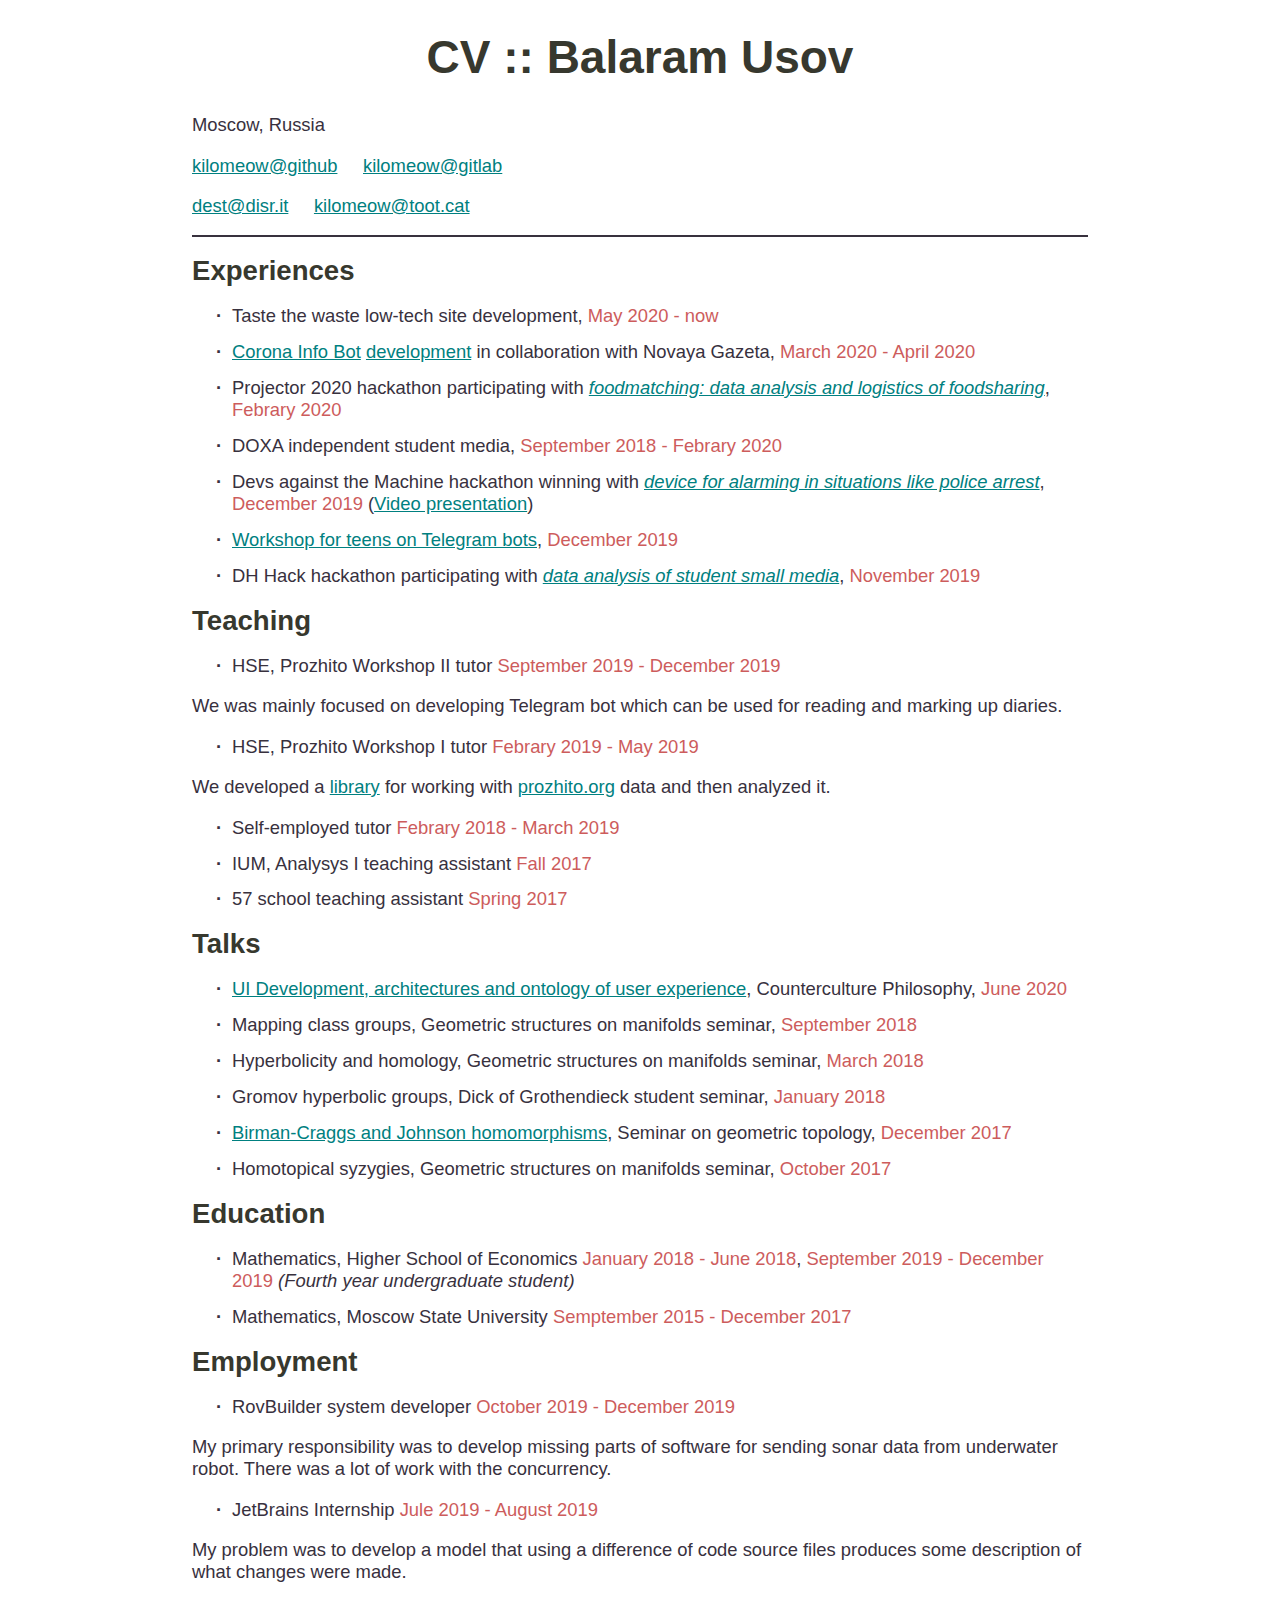
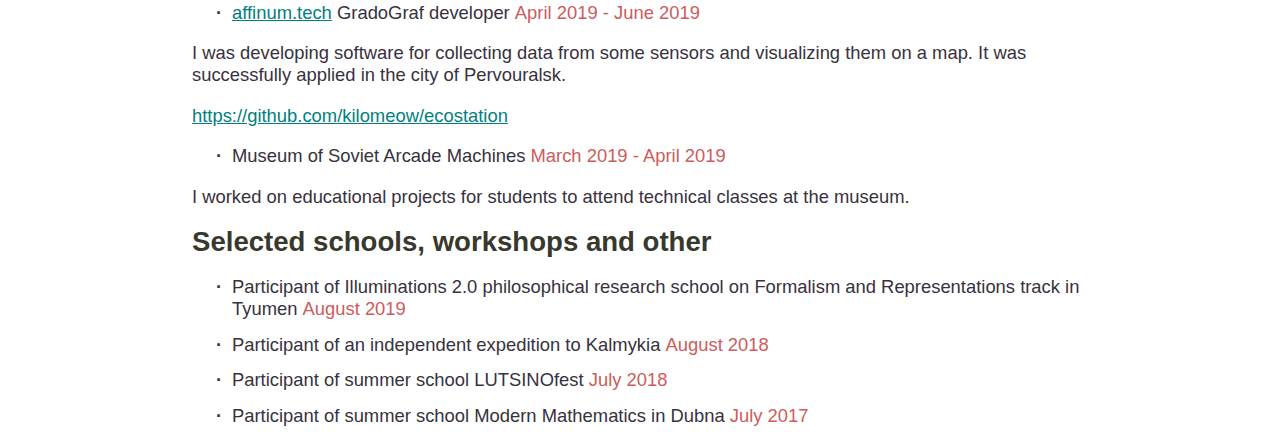
==== cv.html @ beb572f7 "add cv" ====
<!DOCTYPE html>

<html>

<head>
<meta charset="UTF-8"/>
<link rel="stylesheet" href="styles.css">
<meta name="viewport" content="width=device-width, initial-scale=1">
<title>Kilomeow CV</title>
</head>

<body>
<div id="page">
<root><h1 id="cv--balaram-usov">CV :: Balaram Usov</h1><p>Moscow, Russia</p><p><a href="https://github.com/kilomeow">kilomeow@github</a> &nbsp; &nbsp; <a href="https://gitlab.com/kilomeow">kilomeow@gitlab</a></p><p><a href="mailto:dest@disr.it">dest@disr.it</a> &nbsp; &nbsp; <a href="https://toot.cat/web/accounts/183833">kilomeow@toot.cat</a></p><hr/><h2 id="experiences">Experiences</h2><ul><li>Taste the waste low-tech site development, <strong>May 2020 - now</strong></li><li><a href="https://t.me/corona_tgbot">Corona Info Bot</a> <a href="https://gitlab.com/coronahack/coronainfobot/">development</a> in collaboration with Novaya Gazeta, <strong>March 2020 - April 2020</strong></li><li>Projector 2020 hackathon participating with <em><a href="https://projector2020.te-st.ru/project/foodmatching/">foodmatching: data analysis and logistics of foodsharing</a></em>, <strong>Febrary 2020</strong></li><li>DOXA independent student media, <strong>September 2018 - Febrary 2020</strong></li><li>Devs against the Machine hackathon winning with <em><a href="https://github.com/kilomeow/hansel">device for alarming in situations like police arrest</a></em>, <strong>December 2019</strong> (<a href="https://youtu.be/uELv9XztMr0">Video presentation</a>)</li><li><a href="https://github.com/kilomeow/urbanwalk-bot-lego">Workshop for teens on Telegram bots</a>, <strong>December 2019</strong></li><li>DH Hack hackathon participating with <em><a href="https://github.com/kilomeow/doxa-research">data analysis of student small media</a></em>, <strong>November 2019</strong></li></ul><h2 id="teaching">Teaching</h2><ul><li>HSE, Prozhito Workshop II tutor <strong>September 2019 - December 2019</strong></li></ul><p>We was mainly focused on developing Telegram bot which can be used for reading and marking up diaries.</p><ul><li>HSE, Prozhito Workshop I tutor <strong>Febrary 2019 - May 2019</strong></li></ul><p>We developed a <a href="https://github.com/kilomeow/prozhito-tools">library</a> for working with <a href="http://prozhito.org/">prozhito.org</a> data and then analyzed it.</p><ul><li>Self-employed tutor <strong>Febrary 2018 - March 2019</strong></li><li>IUM, Analysys I teaching assistant <strong>Fall 2017</strong></li><li>57 school teaching assistant <strong>Spring 2017</strong></li></ul><h2 id="talks">Talks</h2><ul><li><a href="https://youtu.be/I1-R8dEZ938">UI Development, architectures and ontology of user experience</a>, Counterculture Philosophy, <strong>June 2020</strong></li><li>Mapping class groups, Geometric structures on manifolds seminar, <strong>September 2018</strong></li><li>Hyperbolicity and homology, Geometric structures on manifolds seminar, <strong>March 2018</strong></li><li>Gromov hyperbolic groups, Dick of Grothendieck student seminar, <strong>January 2018</strong></li><li><a href="http://www.mathnet.ru/php/seminars.phtml?presentid=18977">Birman-Craggs and Johnson homomorphisms</a>, Seminar on geometric topology, <strong>December 2017</strong></li><li>Homotopical syzygies, Geometric structures on manifolds seminar, <strong>October 2017</strong></li></ul><h2 id="education">Education</h2><ul><li>Mathematics, Higher School of Economics <strong>January 2018 - June 2018</strong>, <strong>September 2019 - December 2019</strong> <em>(Fourth year undergraduate student)</em></li><li>Mathematics, Moscow State University <strong>Semptember 2015 - December 2017</strong></li></ul><h2 id="employment">Employment</h2><ul><li>RovBuilder system developer <strong>October 2019 - December 2019</strong></li></ul><p>My primary responsibility was to develop missing parts of software for sending sonar data from underwater robot. There was a lot of work with the concurrency.</p><ul><li>JetBrains Internship <strong>Jule 2019 - August 2019</strong></li></ul><p>My problem was to develop a model that using a difference of code source files produces some description of what changes were made.</p><ul><li><a href="http://affinum.tech">affinum.tech</a> GradoGraf developer <strong>April 2019 - June 2019</strong></li></ul><p>I was developing software for collecting data from some sensors and visualizing them on a map. It was successfully applied in the city of Pervouralsk.</p><p><a href="https://github.com/kilomeow/ecostation">https://github.com/kilomeow/ecostation</a></p><ul><li>Museum of Soviet Arcade Machines <strong>March 2019 - April 2019</strong></li></ul><p>I worked on educational projects for students to attend technical classes at the museum.</p><h2 id="selected-schools-workshops-and-other">Selected schools, workshops and other</h2><ul><li>Participant of Illuminations 2.0 philosophical research school on Formalism and Representations track in Tyumen <strong>August 2019</strong></li><li>Participant of an independent expedition to Kalmykia <strong>August 2018</strong></li><li>Participant of summer school LUTSINOfest <strong>July 2018</strong></li><li>Participant of summer school Modern Mathematics in Dubna <strong>July 2017</strong></li></ul></root>
</div>
</body>
---- styles.css ----
body {
    font-family: 'Fira Sans', 'Roboto', 'Open Sans', 'Noto Sans JP', sans-serif;
    /* todo font face */
    font-weight: 200;
    color: #38313e;
    font-size: 1.15em; /* ~18px for my resolution, maybe use media queries here */
}

#page {
    background-color:  white;
    max-width: 56rem;
    margin: 0 auto;
    line-height: 1.2em;
    /*overflow: hidden;*/
}

::selection {
    color: white;
    background-color: teal;
}

#page a {
    color: teal;   
}

#page a::selection {
    color: lightsalmon;
}

#page strong {
    color: indianred;
}

#page li {
    margin: 0.75em 0;
}

#page ul {
  list-style: none; /* Remove default bullets */
}

#page ul li::before {
  content: "·"; 
  font-weight: bold;
  display: inline-block;
  width: 1rem; 
  margin-left: -1rem;
}

#about {
    margin: 0 auto;
    max-width: 48rem;
}

img {
    float: right;
    max-width: 10rem;
    margin: 1rem;
}

hr {
    height: 2px;
    border: none;
    background-color: #38313e;
}

h1 {
    text-align: center;
    white-space: nowrap;
    font-size: 250%;
    margin: 1em 0;
    color: #37382E;
}

h2 {
    font-size: 150%;
    color: #37382E;
}

.note:nth-child(even) {
    background-color: #fbfcfa;
}
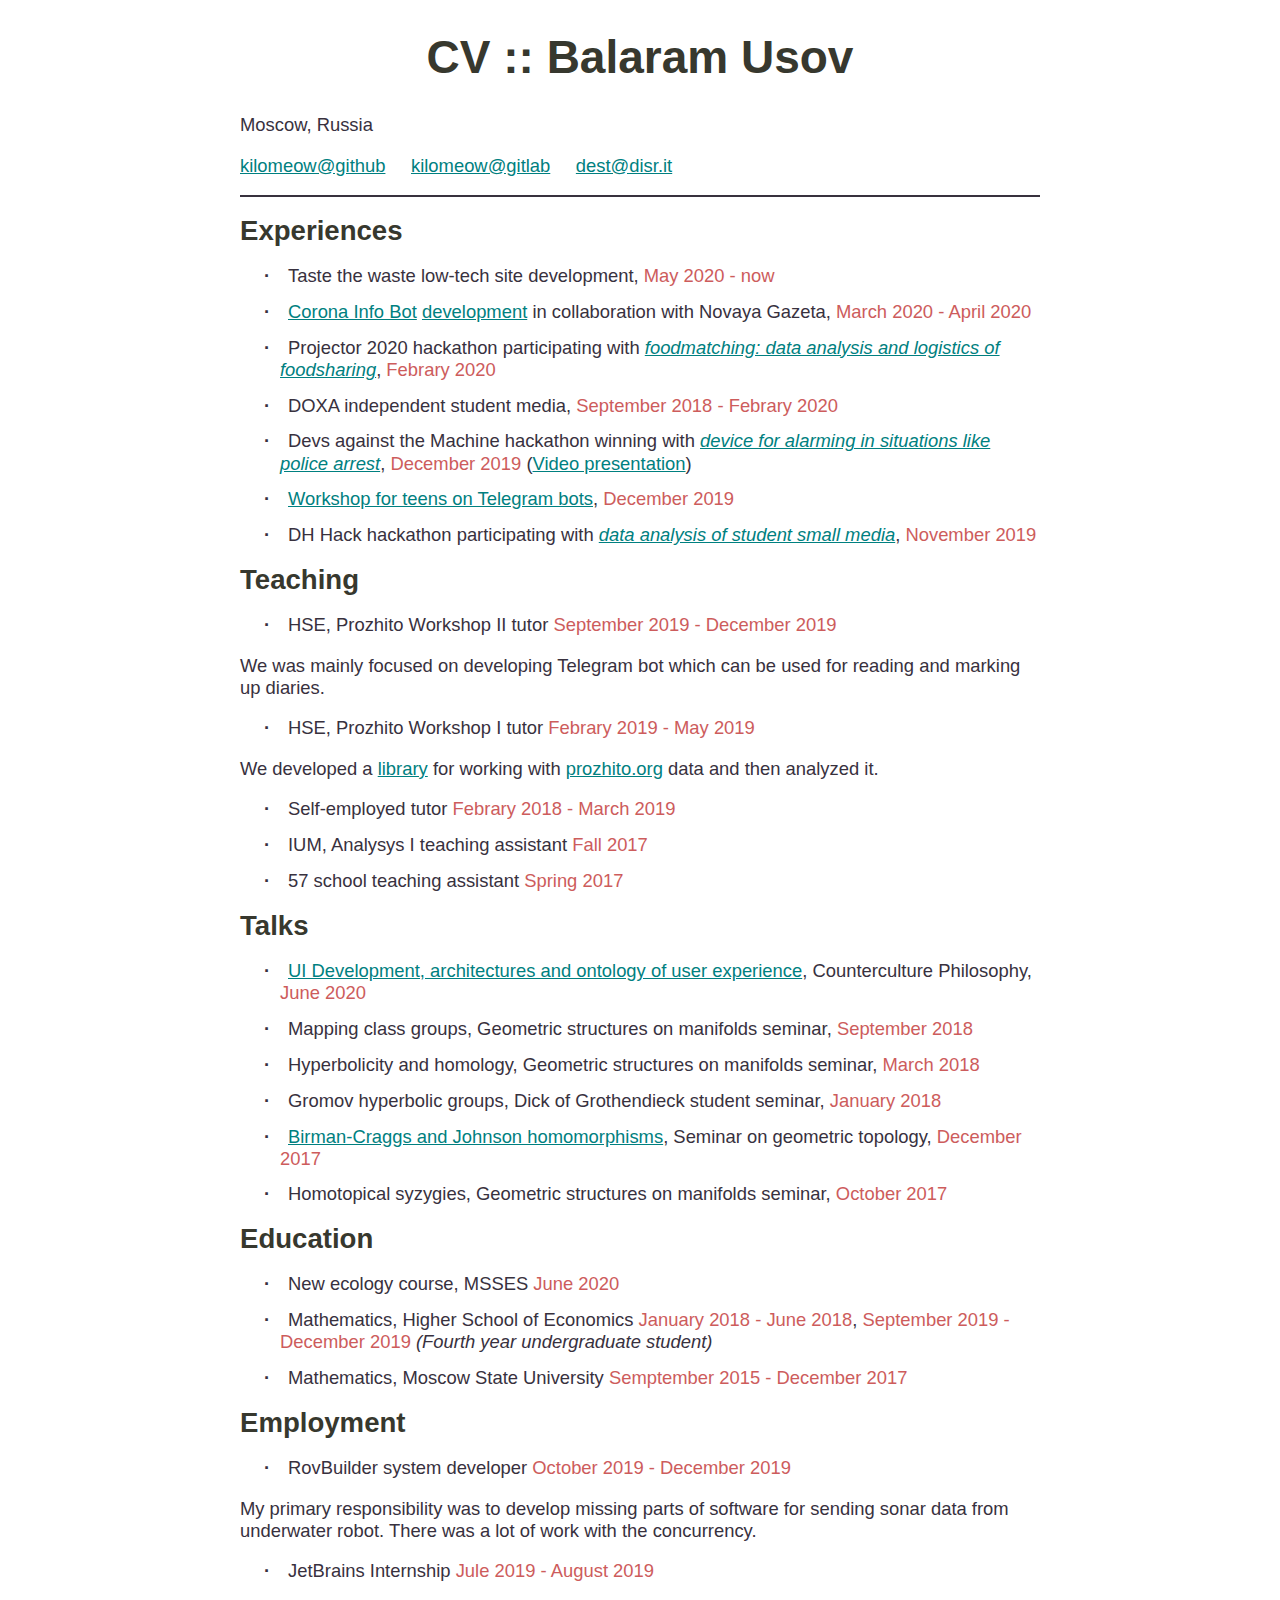
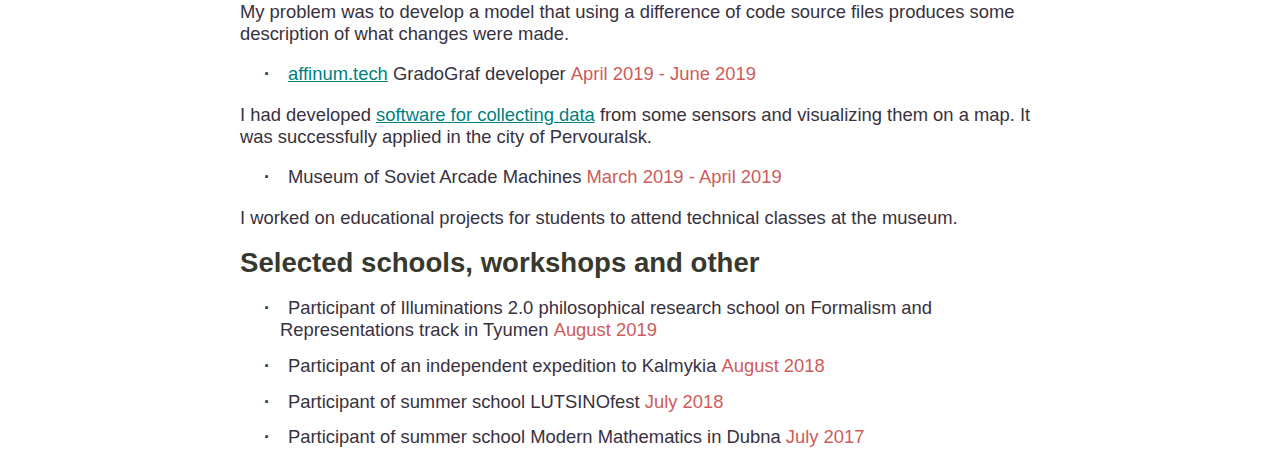
==== commit 72d1d589: "update cv" ====
--- a/cv.html
+++ b/cv.html
@@ -11,6 +11,6 @@
 
 <body>
 <div id="page">
-<root><h1 id="cv--balaram-usov">CV :: Balaram Usov</h1><p>Moscow, Russia</p><p><a href="https://github.com/kilomeow">kilomeow@github</a> &nbsp; &nbsp; <a href="https://gitlab.com/kilomeow">kilomeow@gitlab</a></p><p><a href="mailto:dest@disr.it">dest@disr.it</a> &nbsp; &nbsp; <a href="https://toot.cat/web/accounts/183833">kilomeow@toot.cat</a></p><hr/><h2 id="experiences">Experiences</h2><ul><li>Taste the waste low-tech site development, <strong>May 2020 - now</strong></li><li><a href="https://t.me/corona_tgbot">Corona Info Bot</a> <a href="https://gitlab.com/coronahack/coronainfobot/">development</a> in collaboration with Novaya Gazeta, <strong>March 2020 - April 2020</strong></li><li>Projector 2020 hackathon participating with <em><a href="https://projector2020.te-st.ru/project/foodmatching/">foodmatching: data analysis and logistics of foodsharing</a></em>, <strong>Febrary 2020</strong></li><li>DOXA independent student media, <strong>September 2018 - Febrary 2020</strong></li><li>Devs against the Machine hackathon winning with <em><a href="https://github.com/kilomeow/hansel">device for alarming in situations like police arrest</a></em>, <strong>December 2019</strong> (<a href="https://youtu.be/uELv9XztMr0">Video presentation</a>)</li><li><a href="https://github.com/kilomeow/urbanwalk-bot-lego">Workshop for teens on Telegram bots</a>, <strong>December 2019</strong></li><li>DH Hack hackathon participating with <em><a href="https://github.com/kilomeow/doxa-research">data analysis of student small media</a></em>, <strong>November 2019</strong></li></ul><h2 id="teaching">Teaching</h2><ul><li>HSE, Prozhito Workshop II tutor <strong>September 2019 - December 2019</strong></li></ul><p>We was mainly focused on developing Telegram bot which can be used for reading and marking up diaries.</p><ul><li>HSE, Prozhito Workshop I tutor <strong>Febrary 2019 - May 2019</strong></li></ul><p>We developed a <a href="https://github.com/kilomeow/prozhito-tools">library</a> for working with <a href="http://prozhito.org/">prozhito.org</a> data and then analyzed it.</p><ul><li>Self-employed tutor <strong>Febrary 2018 - March 2019</strong></li><li>IUM, Analysys I teaching assistant <strong>Fall 2017</strong></li><li>57 school teaching assistant <strong>Spring 2017</strong></li></ul><h2 id="talks">Talks</h2><ul><li><a href="https://youtu.be/I1-R8dEZ938">UI Development, architectures and ontology of user experience</a>, Counterculture Philosophy, <strong>June 2020</strong></li><li>Mapping class groups, Geometric structures on manifolds seminar, <strong>September 2018</strong></li><li>Hyperbolicity and homology, Geometric structures on manifolds seminar, <strong>March 2018</strong></li><li>Gromov hyperbolic groups, Dick of Grothendieck student seminar, <strong>January 2018</strong></li><li><a href="http://www.mathnet.ru/php/seminars.phtml?presentid=18977">Birman-Craggs and Johnson homomorphisms</a>, Seminar on geometric topology, <strong>December 2017</strong></li><li>Homotopical syzygies, Geometric structures on manifolds seminar, <strong>October 2017</strong></li></ul><h2 id="education">Education</h2><ul><li>Mathematics, Higher School of Economics <strong>January 2018 - June 2018</strong>, <strong>September 2019 - December 2019</strong> <em>(Fourth year undergraduate student)</em></li><li>Mathematics, Moscow State University <strong>Semptember 2015 - December 2017</strong></li></ul><h2 id="employment">Employment</h2><ul><li>RovBuilder system developer <strong>October 2019 - December 2019</strong></li></ul><p>My primary responsibility was to develop missing parts of software for sending sonar data from underwater robot. There was a lot of work with the concurrency.</p><ul><li>JetBrains Internship <strong>Jule 2019 - August 2019</strong></li></ul><p>My problem was to develop a model that using a difference of code source files produces some description of what changes were made.</p><ul><li><a href="http://affinum.tech">affinum.tech</a> GradoGraf developer <strong>April 2019 - June 2019</strong></li></ul><p>I was developing software for collecting data from some sensors and visualizing them on a map. It was successfully applied in the city of Pervouralsk.</p><p><a href="https://github.com/kilomeow/ecostation">https://github.com/kilomeow/ecostation</a></p><ul><li>Museum of Soviet Arcade Machines <strong>March 2019 - April 2019</strong></li></ul><p>I worked on educational projects for students to attend technical classes at the museum.</p><h2 id="selected-schools-workshops-and-other">Selected schools, workshops and other</h2><ul><li>Participant of Illuminations 2.0 philosophical research school on Formalism and Representations track in Tyumen <strong>August 2019</strong></li><li>Participant of an independent expedition to Kalmykia <strong>August 2018</strong></li><li>Participant of summer school LUTSINOfest <strong>July 2018</strong></li><li>Participant of summer school Modern Mathematics in Dubna <strong>July 2017</strong></li></ul></root>
+<root><h1 id="cv--balaram-usov">CV :: Balaram Usov</h1><p>Moscow, Russia</p><p><a href="https://github.com/kilomeow">kilomeow@github</a> &nbsp; &nbsp; <a href="https://gitlab.com/kilomeow">kilomeow@gitlab</a> &nbsp; &nbsp; <a href="mailto:dest@disr.it">dest@disr.it</a></p><hr/><h2 id="experiences">Experiences</h2><ul><li>Taste the waste low-tech site development, <strong>May 2020 - now</strong></li><li><a href="https://t.me/corona_tgbot">Corona Info Bot</a> <a href="https://gitlab.com/coronahack/coronainfobot/">development</a> in collaboration with Novaya Gazeta, <strong>March 2020 - April 2020</strong></li><li>Projector 2020 hackathon participating with <em><a href="https://projector2020.te-st.ru/project/foodmatching/">foodmatching: data analysis and logistics of foodsharing</a></em>, <strong>Febrary 2020</strong></li><li>DOXA independent student media, <strong>September 2018 - Febrary 2020</strong></li><li>Devs against the Machine hackathon winning with <em><a href="https://github.com/kilomeow/hansel">device for alarming in situations like police arrest</a></em>, <strong>December 2019</strong> (<a href="https://youtu.be/uELv9XztMr0">Video presentation</a>)</li><li><a href="https://github.com/kilomeow/urbanwalk-bot-lego">Workshop for teens on Telegram bots</a>, <strong>December 2019</strong></li><li>DH Hack hackathon participating with <em><a href="https://github.com/kilomeow/doxa-research">data analysis of student small media</a></em>, <strong>November 2019</strong></li></ul><h2 id="teaching">Teaching</h2><ul><li>HSE, Prozhito Workshop II tutor <strong>September 2019 - December 2019</strong></li></ul><p>We was mainly focused on developing Telegram bot which can be used for reading and marking up diaries.</p><ul><li>HSE, Prozhito Workshop I tutor <strong>Febrary 2019 - May 2019</strong></li></ul><p>We developed a <a href="https://github.com/kilomeow/prozhito-tools">library</a> for working with <a href="http://prozhito.org/">prozhito.org</a> data and then analyzed it.</p><ul><li>Self-employed tutor <strong>Febrary 2018 - March 2019</strong></li><li>IUM, Analysys I teaching assistant <strong>Fall 2017</strong></li><li>57 school teaching assistant <strong>Spring 2017</strong></li></ul><h2 id="talks">Talks</h2><ul><li><a href="https://youtu.be/I1-R8dEZ938">UI Development, architectures and ontology of user experience</a>, Counterculture Philosophy, <strong>June 2020</strong></li><li>Mapping class groups, Geometric structures on manifolds seminar, <strong>September 2018</strong></li><li>Hyperbolicity and homology, Geometric structures on manifolds seminar, <strong>March 2018</strong></li><li>Gromov hyperbolic groups, Dick of Grothendieck student seminar, <strong>January 2018</strong></li><li><a href="http://www.mathnet.ru/php/seminars.phtml?presentid=18977">Birman-Craggs and Johnson homomorphisms</a>, Seminar on geometric topology, <strong>December 2017</strong></li><li>Homotopical syzygies, Geometric structures on manifolds seminar, <strong>October 2017</strong></li></ul><h2 id="education">Education</h2><ul><li>New ecology course, MSSES <strong>June 2020</strong></li><li>Mathematics, Higher School of Economics <strong>January 2018 - June 2018</strong>, <strong>September 2019 - December 2019</strong> <em>(Fourth year undergraduate student)</em></li><li>Mathematics, Moscow State University <strong>Semptember 2015 - December 2017</strong></li></ul><h2 id="employment">Employment</h2><ul><li>RovBuilder system developer <strong>October 2019 - December 2019</strong></li></ul><p>My primary responsibility was to develop missing parts of software for sending sonar data from underwater robot. There was a lot of work with the concurrency.</p><ul><li>JetBrains Internship <strong>Jule 2019 - August 2019</strong></li></ul><p>My problem was to develop a model that using a difference of code source files produces some description of what changes were made.</p><ul><li><a href="http://affinum.tech">affinum.tech</a> GradoGraf developer <strong>April 2019 - June 2019</strong></li></ul><p>I had developed <a href="https://github.com/kilomeow/ecostation">software for collecting data</a> from some sensors and visualizing them on a map. It was successfully applied in the city of Pervouralsk.</p><ul><li>Museum of Soviet Arcade Machines <strong>March 2019 - April 2019</strong></li></ul><p>I worked on educational projects for students to attend technical classes at the museum.</p><h2 id="selected-schools-workshops-and-other">Selected schools, workshops and other</h2><ul><li>Participant of Illuminations 2.0 philosophical research school on Formalism and Representations track in Tyumen <strong>August 2019</strong></li><li>Participant of an independent expedition to Kalmykia <strong>August 2018</strong></li><li>Participant of summer school LUTSINOfest <strong>July 2018</strong></li><li>Participant of summer school Modern Mathematics in Dubna <strong>July 2017</strong></li></ul></root>
 </div>
 </body>--- a/styles.css
+++ b/styles.css
@@ -8,8 +8,9 @@
 
 #page {
     background-color:  white;
-    max-width: 56rem;
+    max-width: 50rem;
     margin: 0 auto;
+    padding: 0 1rem;
     line-height: 1.2em;
     /*overflow: hidden;*/
 }
@@ -43,7 +44,7 @@
   content: "·"; 
   font-weight: bold;
   display: inline-block;
-  width: 1rem; 
+  width: 1.5rem; 
   margin-left: -1rem;
 }
 
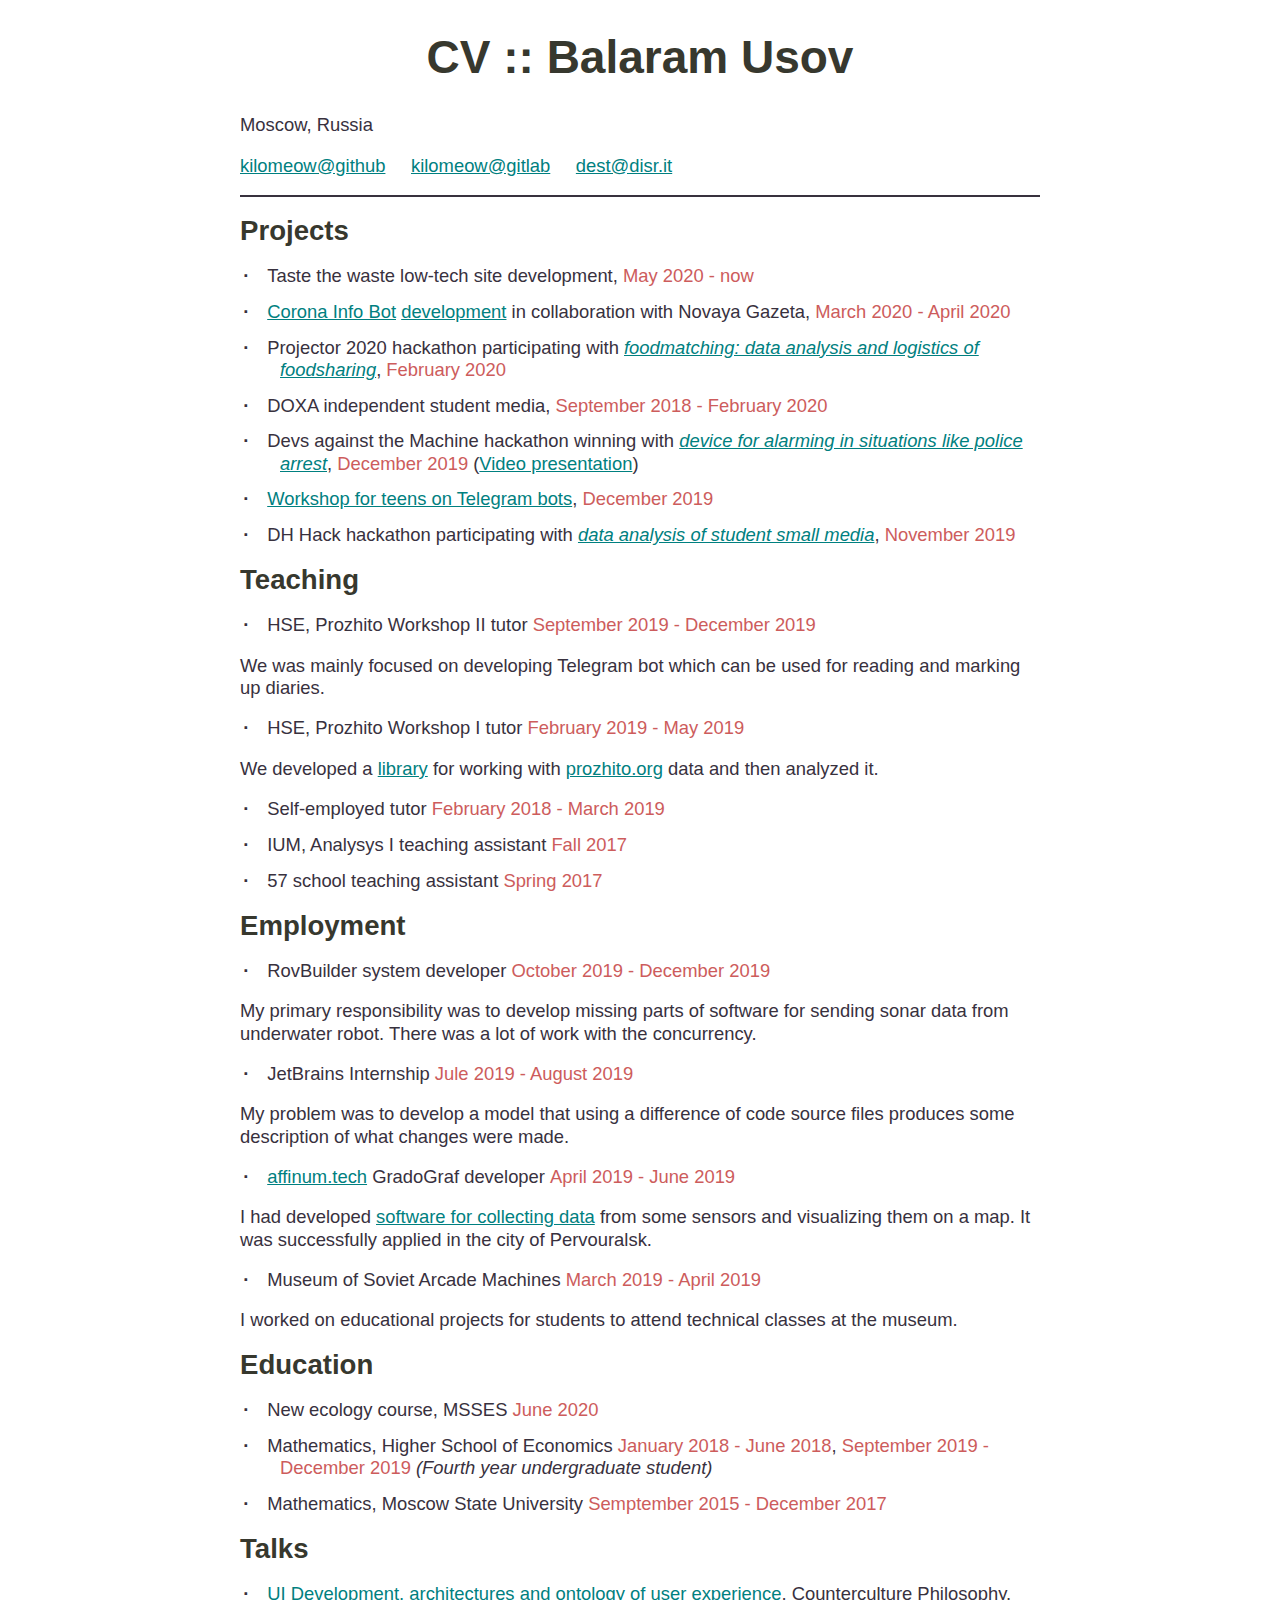
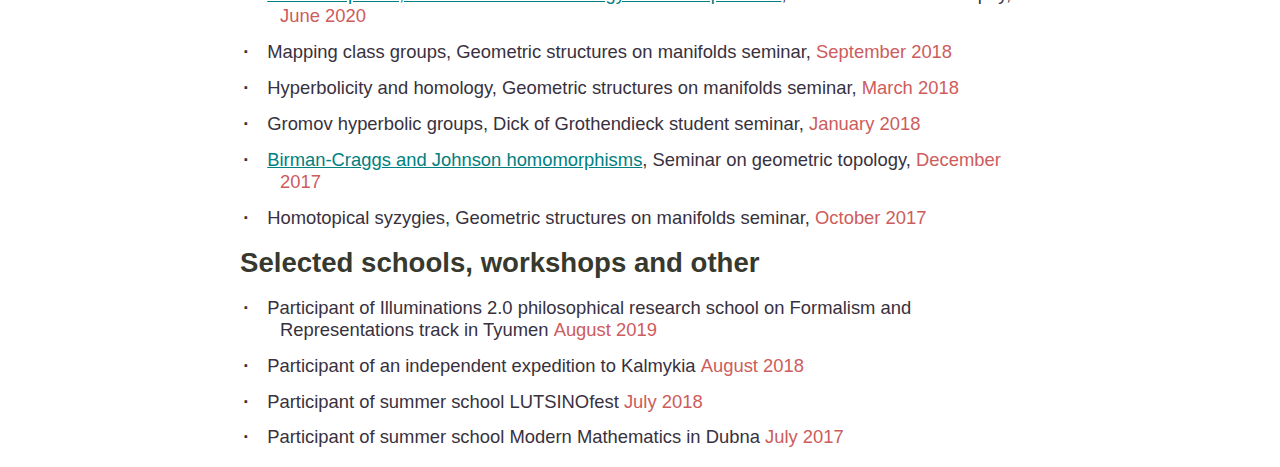
==== commit 2ae459e5: "rearrange cv, fixed typos" ====
--- a/cv.html
+++ b/cv.html
@@ -11,6 +11,6 @@
 
 <body>
 <div id="page">
-<root><h1 id="cv--balaram-usov">CV :: Balaram Usov</h1><p>Moscow, Russia</p><p><a href="https://github.com/kilomeow">kilomeow@github</a> &nbsp; &nbsp; <a href="https://gitlab.com/kilomeow">kilomeow@gitlab</a> &nbsp; &nbsp; <a href="mailto:dest@disr.it">dest@disr.it</a></p><hr/><h2 id="experiences">Experiences</h2><ul><li>Taste the waste low-tech site development, <strong>May 2020 - now</strong></li><li><a href="https://t.me/corona_tgbot">Corona Info Bot</a> <a href="https://gitlab.com/coronahack/coronainfobot/">development</a> in collaboration with Novaya Gazeta, <strong>March 2020 - April 2020</strong></li><li>Projector 2020 hackathon participating with <em><a href="https://projector2020.te-st.ru/project/foodmatching/">foodmatching: data analysis and logistics of foodsharing</a></em>, <strong>Febrary 2020</strong></li><li>DOXA independent student media, <strong>September 2018 - Febrary 2020</strong></li><li>Devs against the Machine hackathon winning with <em><a href="https://github.com/kilomeow/hansel">device for alarming in situations like police arrest</a></em>, <strong>December 2019</strong> (<a href="https://youtu.be/uELv9XztMr0">Video presentation</a>)</li><li><a href="https://github.com/kilomeow/urbanwalk-bot-lego">Workshop for teens on Telegram bots</a>, <strong>December 2019</strong></li><li>DH Hack hackathon participating with <em><a href="https://github.com/kilomeow/doxa-research">data analysis of student small media</a></em>, <strong>November 2019</strong></li></ul><h2 id="teaching">Teaching</h2><ul><li>HSE, Prozhito Workshop II tutor <strong>September 2019 - December 2019</strong></li></ul><p>We was mainly focused on developing Telegram bot which can be used for reading and marking up diaries.</p><ul><li>HSE, Prozhito Workshop I tutor <strong>Febrary 2019 - May 2019</strong></li></ul><p>We developed a <a href="https://github.com/kilomeow/prozhito-tools">library</a> for working with <a href="http://prozhito.org/">prozhito.org</a> data and then analyzed it.</p><ul><li>Self-employed tutor <strong>Febrary 2018 - March 2019</strong></li><li>IUM, Analysys I teaching assistant <strong>Fall 2017</strong></li><li>57 school teaching assistant <strong>Spring 2017</strong></li></ul><h2 id="talks">Talks</h2><ul><li><a href="https://youtu.be/I1-R8dEZ938">UI Development, architectures and ontology of user experience</a>, Counterculture Philosophy, <strong>June 2020</strong></li><li>Mapping class groups, Geometric structures on manifolds seminar, <strong>September 2018</strong></li><li>Hyperbolicity and homology, Geometric structures on manifolds seminar, <strong>March 2018</strong></li><li>Gromov hyperbolic groups, Dick of Grothendieck student seminar, <strong>January 2018</strong></li><li><a href="http://www.mathnet.ru/php/seminars.phtml?presentid=18977">Birman-Craggs and Johnson homomorphisms</a>, Seminar on geometric topology, <strong>December 2017</strong></li><li>Homotopical syzygies, Geometric structures on manifolds seminar, <strong>October 2017</strong></li></ul><h2 id="education">Education</h2><ul><li>New ecology course, MSSES <strong>June 2020</strong></li><li>Mathematics, Higher School of Economics <strong>January 2018 - June 2018</strong>, <strong>September 2019 - December 2019</strong> <em>(Fourth year undergraduate student)</em></li><li>Mathematics, Moscow State University <strong>Semptember 2015 - December 2017</strong></li></ul><h2 id="employment">Employment</h2><ul><li>RovBuilder system developer <strong>October 2019 - December 2019</strong></li></ul><p>My primary responsibility was to develop missing parts of software for sending sonar data from underwater robot. There was a lot of work with the concurrency.</p><ul><li>JetBrains Internship <strong>Jule 2019 - August 2019</strong></li></ul><p>My problem was to develop a model that using a difference of code source files produces some description of what changes were made.</p><ul><li><a href="http://affinum.tech">affinum.tech</a> GradoGraf developer <strong>April 2019 - June 2019</strong></li></ul><p>I had developed <a href="https://github.com/kilomeow/ecostation">software for collecting data</a> from some sensors and visualizing them on a map. It was successfully applied in the city of Pervouralsk.</p><ul><li>Museum of Soviet Arcade Machines <strong>March 2019 - April 2019</strong></li></ul><p>I worked on educational projects for students to attend technical classes at the museum.</p><h2 id="selected-schools-workshops-and-other">Selected schools, workshops and other</h2><ul><li>Participant of Illuminations 2.0 philosophical research school on Formalism and Representations track in Tyumen <strong>August 2019</strong></li><li>Participant of an independent expedition to Kalmykia <strong>August 2018</strong></li><li>Participant of summer school LUTSINOfest <strong>July 2018</strong></li><li>Participant of summer school Modern Mathematics in Dubna <strong>July 2017</strong></li></ul></root>
+<root><h1 id="cv--balaram-usov">CV :: Balaram Usov</h1><p>Moscow, Russia</p><p><a href="https://github.com/kilomeow">kilomeow@github</a> &nbsp; &nbsp; <a href="https://gitlab.com/kilomeow">kilomeow@gitlab</a> &nbsp; &nbsp; <a href="mailto:dest@disr.it">dest@disr.it</a></p><hr/><h2 id="projects">Projects</h2><ul><li>Taste the waste low-tech site development, <strong>May 2020 - now</strong></li><li><a href="https://t.me/corona_tgbot">Corona Info Bot</a> <a href="https://gitlab.com/coronahack/coronainfobot/">development</a> in collaboration with Novaya Gazeta, <strong>March 2020 - April 2020</strong></li><li>Projector 2020 hackathon participating with <em><a href="https://projector2020.te-st.ru/project/foodmatching/">foodmatching: data analysis and logistics of foodsharing</a></em>, <strong>February 2020</strong></li><li>DOXA independent student media, <strong>September 2018 - February 2020</strong></li><li>Devs against the Machine hackathon winning with <em><a href="https://github.com/kilomeow/hansel">device for alarming in situations like police arrest</a></em>, <strong>December 2019</strong> (<a href="https://youtu.be/uELv9XztMr0">Video presentation</a>)</li><li><a href="https://github.com/kilomeow/urbanwalk-bot-lego">Workshop for teens on Telegram bots</a>, <strong>December 2019</strong></li><li>DH Hack hackathon participating with <em><a href="https://github.com/kilomeow/doxa-research">data analysis of student small media</a></em>, <strong>November 2019</strong></li></ul><h2 id="teaching">Teaching</h2><ul><li>HSE, Prozhito Workshop II tutor <strong>September 2019 - December 2019</strong></li></ul><p>We was mainly focused on developing Telegram bot which can be used for reading and marking up diaries.</p><ul><li>HSE, Prozhito Workshop I tutor <strong>February 2019 - May 2019</strong></li></ul><p>We developed a <a href="https://github.com/kilomeow/prozhito-tools">library</a> for working with <a href="http://prozhito.org/">prozhito.org</a> data and then analyzed it.</p><ul><li>Self-employed tutor <strong>February 2018 - March 2019</strong></li><li>IUM, Analysys I teaching assistant <strong>Fall 2017</strong></li><li>57 school teaching assistant <strong>Spring 2017</strong></li></ul><h2 id="employment">Employment</h2><ul><li>RovBuilder system developer <strong>October 2019 - December 2019</strong></li></ul><p>My primary responsibility was to develop missing parts of software for sending sonar data from underwater robot. There was a lot of work with the concurrency.</p><ul><li>JetBrains Internship <strong>Jule 2019 - August 2019</strong></li></ul><p>My problem was to develop a model that using a difference of code source files produces some description of what changes were made.</p><ul><li><a href="http://affinum.tech">affinum.tech</a> GradoGraf developer <strong>April 2019 - June 2019</strong></li></ul><p>I had developed <a href="https://github.com/kilomeow/ecostation">software for collecting data</a> from some sensors and visualizing them on a map. It was successfully applied in the city of Pervouralsk.</p><ul><li>Museum of Soviet Arcade Machines <strong>March 2019 - April 2019</strong></li></ul><p>I worked on educational projects for students to attend technical classes at the museum.</p><h2 id="education">Education</h2><ul><li>New ecology course, MSSES <strong>June 2020</strong></li><li>Mathematics, Higher School of Economics <strong>January 2018 - June 2018</strong>, <strong>September 2019 - December 2019</strong> <em>(Fourth year undergraduate student)</em></li><li>Mathematics, Moscow State University <strong>Semptember 2015 - December 2017</strong></li></ul><h2 id="talks">Talks</h2><ul><li><a href="https://youtu.be/I1-R8dEZ938">UI Development, architectures and ontology of user experience</a>, Counterculture Philosophy, <strong>June 2020</strong></li><li>Mapping class groups, Geometric structures on manifolds seminar, <strong>September 2018</strong></li><li>Hyperbolicity and homology, Geometric structures on manifolds seminar, <strong>March 2018</strong></li><li>Gromov hyperbolic groups, Dick of Grothendieck student seminar, <strong>January 2018</strong></li><li><a href="http://www.mathnet.ru/php/seminars.phtml?presentid=18977">Birman-Craggs and Johnson homomorphisms</a>, Seminar on geometric topology, <strong>December 2017</strong></li><li>Homotopical syzygies, Geometric structures on manifolds seminar, <strong>October 2017</strong></li></ul><h2 id="selected-schools-workshops-and-other">Selected schools, workshops and other</h2><ul><li>Participant of Illuminations 2.0 philosophical research school on Formalism and Representations track in Tyumen <strong>August 2019</strong></li><li>Participant of an independent expedition to Kalmykia <strong>August 2018</strong></li><li>Participant of summer school LUTSINOfest <strong>July 2018</strong></li><li>Participant of summer school Modern Mathematics in Dubna <strong>July 2017</strong></li></ul></root>
 </div>
 </body>--- a/styles.css
+++ b/styles.css
@@ -45,7 +45,7 @@
   font-weight: bold;
   display: inline-block;
   width: 1.5rem; 
-  margin-left: -1rem;
+  margin-left: -2em;
 }
 
 #about {
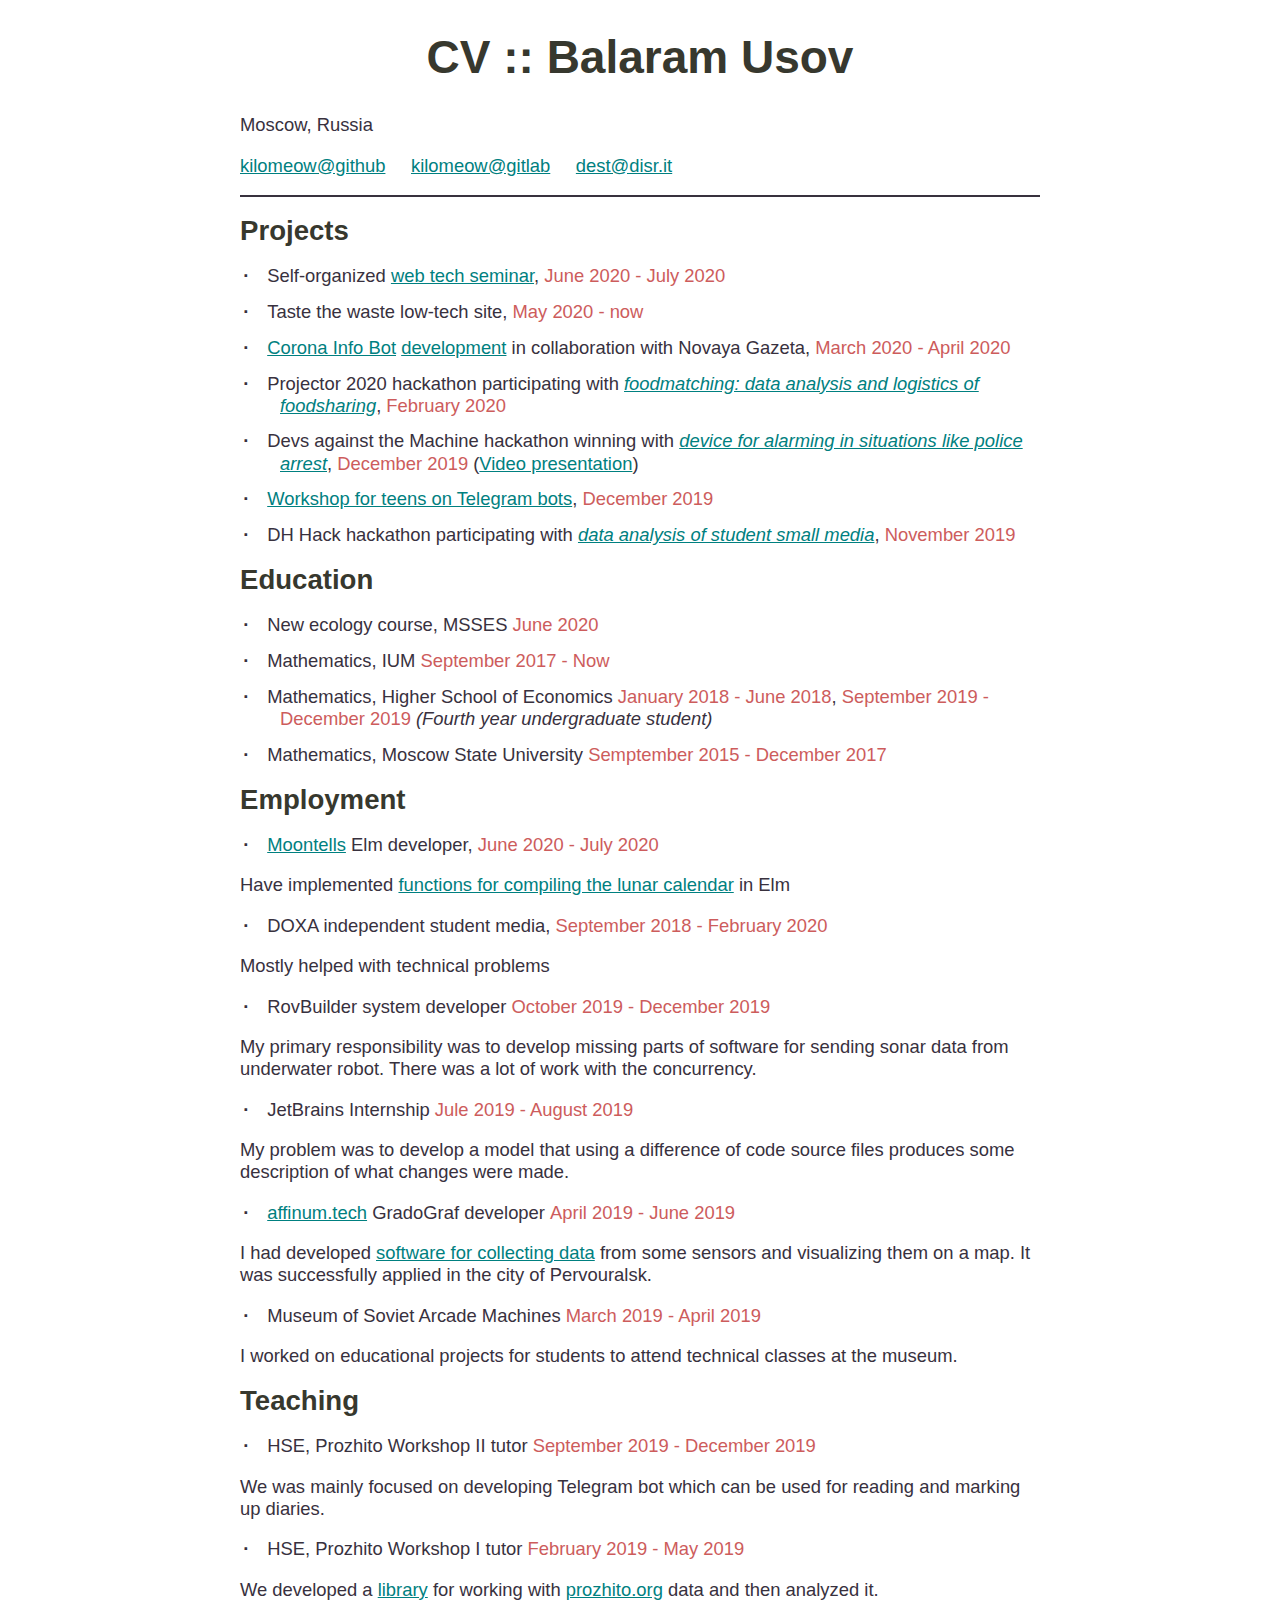
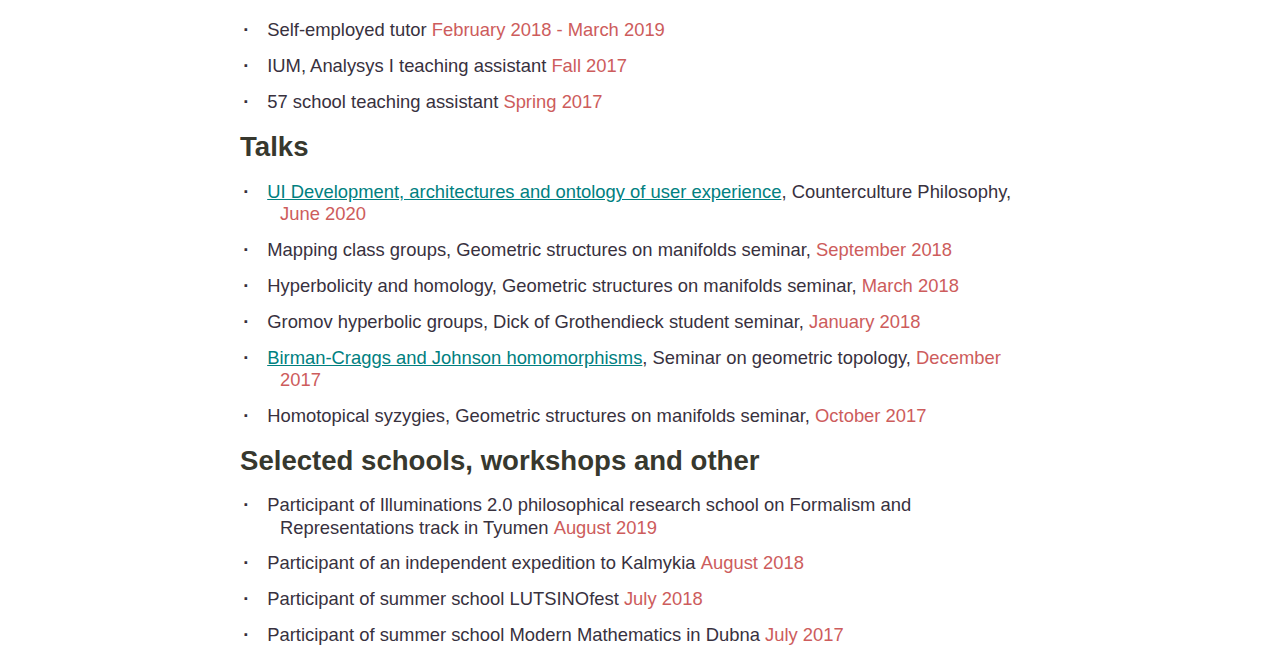
==== commit 7cdee672: "cv update" ====
--- a/cv.html
+++ b/cv.html
@@ -11,6 +11,6 @@
 
 <body>
 <div id="page">
-<root><h1 id="cv--balaram-usov">CV :: Balaram Usov</h1><p>Moscow, Russia</p><p><a href="https://github.com/kilomeow">kilomeow@github</a> &nbsp; &nbsp; <a href="https://gitlab.com/kilomeow">kilomeow@gitlab</a> &nbsp; &nbsp; <a href="mailto:dest@disr.it">dest@disr.it</a></p><hr/><h2 id="projects">Projects</h2><ul><li>Taste the waste low-tech site development, <strong>May 2020 - now</strong></li><li><a href="https://t.me/corona_tgbot">Corona Info Bot</a> <a href="https://gitlab.com/coronahack/coronainfobot/">development</a> in collaboration with Novaya Gazeta, <strong>March 2020 - April 2020</strong></li><li>Projector 2020 hackathon participating with <em><a href="https://projector2020.te-st.ru/project/foodmatching/">foodmatching: data analysis and logistics of foodsharing</a></em>, <strong>February 2020</strong></li><li>DOXA independent student media, <strong>September 2018 - February 2020</strong></li><li>Devs against the Machine hackathon winning with <em><a href="https://github.com/kilomeow/hansel">device for alarming in situations like police arrest</a></em>, <strong>December 2019</strong> (<a href="https://youtu.be/uELv9XztMr0">Video presentation</a>)</li><li><a href="https://github.com/kilomeow/urbanwalk-bot-lego">Workshop for teens on Telegram bots</a>, <strong>December 2019</strong></li><li>DH Hack hackathon participating with <em><a href="https://github.com/kilomeow/doxa-research">data analysis of student small media</a></em>, <strong>November 2019</strong></li></ul><h2 id="teaching">Teaching</h2><ul><li>HSE, Prozhito Workshop II tutor <strong>September 2019 - December 2019</strong></li></ul><p>We was mainly focused on developing Telegram bot which can be used for reading and marking up diaries.</p><ul><li>HSE, Prozhito Workshop I tutor <strong>February 2019 - May 2019</strong></li></ul><p>We developed a <a href="https://github.com/kilomeow/prozhito-tools">library</a> for working with <a href="http://prozhito.org/">prozhito.org</a> data and then analyzed it.</p><ul><li>Self-employed tutor <strong>February 2018 - March 2019</strong></li><li>IUM, Analysys I teaching assistant <strong>Fall 2017</strong></li><li>57 school teaching assistant <strong>Spring 2017</strong></li></ul><h2 id="employment">Employment</h2><ul><li>RovBuilder system developer <strong>October 2019 - December 2019</strong></li></ul><p>My primary responsibility was to develop missing parts of software for sending sonar data from underwater robot. There was a lot of work with the concurrency.</p><ul><li>JetBrains Internship <strong>Jule 2019 - August 2019</strong></li></ul><p>My problem was to develop a model that using a difference of code source files produces some description of what changes were made.</p><ul><li><a href="http://affinum.tech">affinum.tech</a> GradoGraf developer <strong>April 2019 - June 2019</strong></li></ul><p>I had developed <a href="https://github.com/kilomeow/ecostation">software for collecting data</a> from some sensors and visualizing them on a map. It was successfully applied in the city of Pervouralsk.</p><ul><li>Museum of Soviet Arcade Machines <strong>March 2019 - April 2019</strong></li></ul><p>I worked on educational projects for students to attend technical classes at the museum.</p><h2 id="education">Education</h2><ul><li>New ecology course, MSSES <strong>June 2020</strong></li><li>Mathematics, Higher School of Economics <strong>January 2018 - June 2018</strong>, <strong>September 2019 - December 2019</strong> <em>(Fourth year undergraduate student)</em></li><li>Mathematics, Moscow State University <strong>Semptember 2015 - December 2017</strong></li></ul><h2 id="talks">Talks</h2><ul><li><a href="https://youtu.be/I1-R8dEZ938">UI Development, architectures and ontology of user experience</a>, Counterculture Philosophy, <strong>June 2020</strong></li><li>Mapping class groups, Geometric structures on manifolds seminar, <strong>September 2018</strong></li><li>Hyperbolicity and homology, Geometric structures on manifolds seminar, <strong>March 2018</strong></li><li>Gromov hyperbolic groups, Dick of Grothendieck student seminar, <strong>January 2018</strong></li><li><a href="http://www.mathnet.ru/php/seminars.phtml?presentid=18977">Birman-Craggs and Johnson homomorphisms</a>, Seminar on geometric topology, <strong>December 2017</strong></li><li>Homotopical syzygies, Geometric structures on manifolds seminar, <strong>October 2017</strong></li></ul><h2 id="selected-schools-workshops-and-other">Selected schools, workshops and other</h2><ul><li>Participant of Illuminations 2.0 philosophical research school on Formalism and Representations track in Tyumen <strong>August 2019</strong></li><li>Participant of an independent expedition to Kalmykia <strong>August 2018</strong></li><li>Participant of summer school LUTSINOfest <strong>July 2018</strong></li><li>Participant of summer school Modern Mathematics in Dubna <strong>July 2017</strong></li></ul></root>
+<root><h1 id="cv--balaram-usov">CV :: Balaram Usov</h1><p>Moscow, Russia</p><p><a href="https://github.com/kilomeow">kilomeow@github</a> &nbsp; &nbsp; <a href="https://gitlab.com/kilomeow">kilomeow@gitlab</a> &nbsp; &nbsp; <a href="mailto:dest@disr.it">dest@disr.it</a></p><hr/><h2 id="projects">Projects</h2><ul><li>Self-organized <a href="https://webcrew.surge.sh/">web tech seminar</a>, <strong>June 2020 - July 2020</strong></li><li>Taste the waste low-tech site, <strong>May 2020 - now</strong></li><li><a href="https://t.me/corona_tgbot">Corona Info Bot</a> <a href="https://gitlab.com/coronahack/coronainfobot/">development</a> in collaboration with Novaya Gazeta, <strong>March 2020 - April 2020</strong></li><li>Projector 2020 hackathon participating with <em><a href="https://projector2020.te-st.ru/project/foodmatching/">foodmatching: data analysis and logistics of foodsharing</a></em>, <strong>February 2020</strong></li><li>Devs against the Machine hackathon winning with <em><a href="https://github.com/kilomeow/hansel">device for alarming in situations like police arrest</a></em>, <strong>December 2019</strong> (<a href="https://youtu.be/uELv9XztMr0">Video presentation</a>)</li><li><a href="https://github.com/kilomeow/urbanwalk-bot-lego">Workshop for teens on Telegram bots</a>, <strong>December 2019</strong></li><li>DH Hack hackathon participating with <em><a href="https://github.com/kilomeow/doxa-research">data analysis of student small media</a></em>, <strong>November 2019</strong></li></ul><h2 id="education">Education</h2><ul><li>New ecology course, MSSES <strong>June 2020</strong></li><li>Mathematics, IUM <strong>September 2017 - Now</strong></li><li>Mathematics, Higher School of Economics <strong>January 2018 - June 2018</strong>, <strong>September 2019 - December 2019</strong> <em>(Fourth year undergraduate student)</em></li><li>Mathematics, Moscow State University <strong>Semptember 2015 - December 2017</strong></li></ul><h2 id="employment">Employment</h2><ul><li><a href="https://moontells.com/">Moontells</a> Elm developer, <strong>June 2020 - July 2020</strong></li></ul><p>Have implemented <a href="https://github.com/kilomeow/elm-sun-calc/blob/mooninfo/src/Moon.elm">functions for compiling the lunar calendar</a> in Elm</p><ul><li>DOXA independent student media, <strong>September 2018 - February 2020</strong></li></ul><p>Mostly helped with technical problems</p><ul><li>RovBuilder system developer <strong>October 2019 - December 2019</strong></li></ul><p>My primary responsibility was to develop missing parts of software for sending sonar data from underwater robot. There was a lot of work with the concurrency.</p><ul><li>JetBrains Internship <strong>Jule 2019 - August 2019</strong></li></ul><p>My problem was to develop a model that using a difference of code source files produces some description of what changes were made.</p><ul><li><a href="http://affinum.tech">affinum.tech</a> GradoGraf developer <strong>April 2019 - June 2019</strong></li></ul><p>I had developed <a href="https://github.com/kilomeow/ecostation">software for collecting data</a> from some sensors and visualizing them on a map. It was successfully applied in the city of Pervouralsk.</p><ul><li>Museum of Soviet Arcade Machines <strong>March 2019 - April 2019</strong></li></ul><p>I worked on educational projects for students to attend technical classes at the museum.</p><h2 id="teaching">Teaching</h2><ul><li>HSE, Prozhito Workshop II tutor <strong>September 2019 - December 2019</strong></li></ul><p>We was mainly focused on developing Telegram bot which can be used for reading and marking up diaries.</p><ul><li>HSE, Prozhito Workshop I tutor <strong>February 2019 - May 2019</strong></li></ul><p>We developed a <a href="https://github.com/kilomeow/prozhito-tools">library</a> for working with <a href="http://prozhito.org/">prozhito.org</a> data and then analyzed it.</p><ul><li>Self-employed tutor <strong>February 2018 - March 2019</strong></li><li>IUM, Analysys I teaching assistant <strong>Fall 2017</strong></li><li>57 school teaching assistant <strong>Spring 2017</strong></li></ul><h2 id="talks">Talks</h2><ul><li><a href="https://youtu.be/I1-R8dEZ938">UI Development, architectures and ontology of user experience</a>, Counterculture Philosophy, <strong>June 2020</strong></li><li>Mapping class groups, Geometric structures on manifolds seminar, <strong>September 2018</strong></li><li>Hyperbolicity and homology, Geometric structures on manifolds seminar, <strong>March 2018</strong></li><li>Gromov hyperbolic groups, Dick of Grothendieck student seminar, <strong>January 2018</strong></li><li><a href="http://www.mathnet.ru/php/seminars.phtml?presentid=18977">Birman-Craggs and Johnson homomorphisms</a>, Seminar on geometric topology, <strong>December 2017</strong></li><li>Homotopical syzygies, Geometric structures on manifolds seminar, <strong>October 2017</strong></li></ul><h2 id="selected-schools-workshops-and-other">Selected schools, workshops and other</h2><ul><li>Participant of Illuminations 2.0 philosophical research school on Formalism and Representations track in Tyumen <strong>August 2019</strong></li><li>Participant of an independent expedition to Kalmykia <strong>August 2018</strong></li><li>Participant of summer school LUTSINOfest <strong>July 2018</strong></li><li>Participant of summer school Modern Mathematics in Dubna <strong>July 2017</strong></li></ul></root>
 </div>
 </body>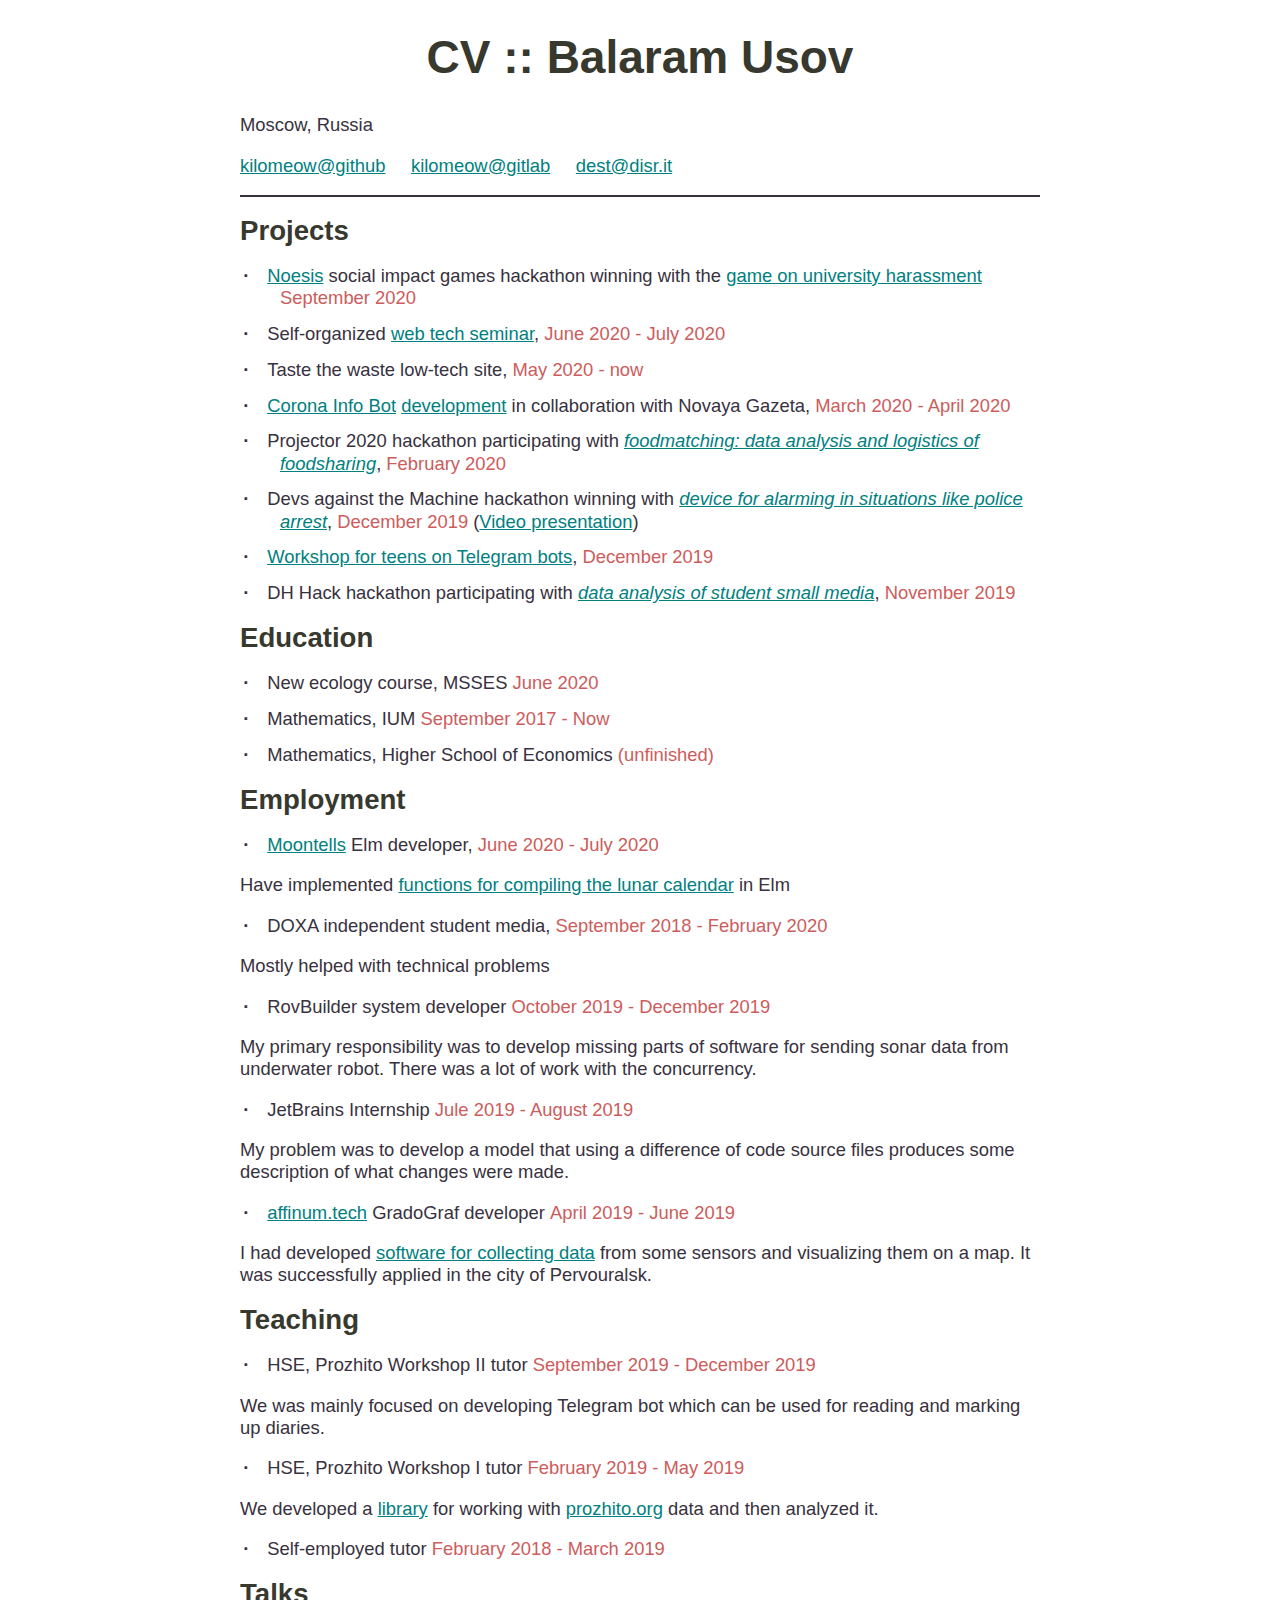
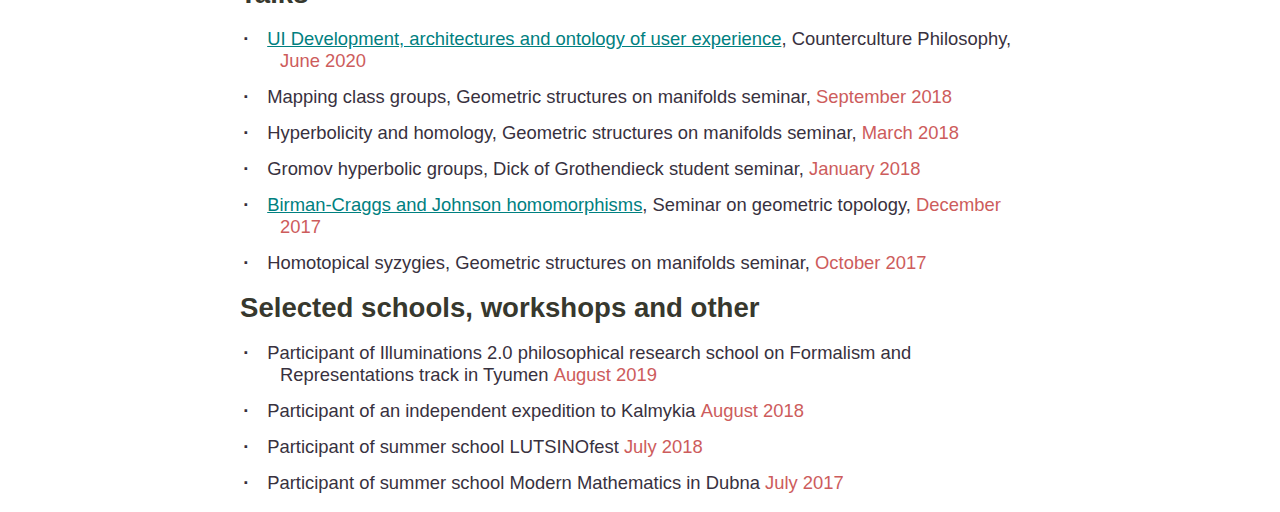
==== commit eac4e0bb: "add handsoff game hackathon winning to cv" ====
--- a/cv.html
+++ b/cv.html
@@ -11,6 +11,6 @@
 
 <body>
 <div id="page">
-<root><h1 id="cv--balaram-usov">CV :: Balaram Usov</h1><p>Moscow, Russia</p><p><a href="https://github.com/kilomeow">kilomeow@github</a> &nbsp; &nbsp; <a href="https://gitlab.com/kilomeow">kilomeow@gitlab</a> &nbsp; &nbsp; <a href="mailto:dest@disr.it">dest@disr.it</a></p><hr/><h2 id="projects">Projects</h2><ul><li>Self-organized <a href="https://webcrew.surge.sh/">web tech seminar</a>, <strong>June 2020 - July 2020</strong></li><li>Taste the waste low-tech site, <strong>May 2020 - now</strong></li><li><a href="https://t.me/corona_tgbot">Corona Info Bot</a> <a href="https://gitlab.com/coronahack/coronainfobot/">development</a> in collaboration with Novaya Gazeta, <strong>March 2020 - April 2020</strong></li><li>Projector 2020 hackathon participating with <em><a href="https://projector2020.te-st.ru/project/foodmatching/">foodmatching: data analysis and logistics of foodsharing</a></em>, <strong>February 2020</strong></li><li>Devs against the Machine hackathon winning with <em><a href="https://github.com/kilomeow/hansel">device for alarming in situations like police arrest</a></em>, <strong>December 2019</strong> (<a href="https://youtu.be/uELv9XztMr0">Video presentation</a>)</li><li><a href="https://github.com/kilomeow/urbanwalk-bot-lego">Workshop for teens on Telegram bots</a>, <strong>December 2019</strong></li><li>DH Hack hackathon participating with <em><a href="https://github.com/kilomeow/doxa-research">data analysis of student small media</a></em>, <strong>November 2019</strong></li></ul><h2 id="education">Education</h2><ul><li>New ecology course, MSSES <strong>June 2020</strong></li><li>Mathematics, IUM <strong>September 2017 - Now</strong></li><li>Mathematics, Higher School of Economics <strong>January 2018 - June 2018</strong>, <strong>September 2019 - December 2019</strong> <em>(Fourth year undergraduate student)</em></li><li>Mathematics, Moscow State University <strong>Semptember 2015 - December 2017</strong></li></ul><h2 id="employment">Employment</h2><ul><li><a href="https://moontells.com/">Moontells</a> Elm developer, <strong>June 2020 - July 2020</strong></li></ul><p>Have implemented <a href="https://github.com/kilomeow/elm-sun-calc/blob/mooninfo/src/Moon.elm">functions for compiling the lunar calendar</a> in Elm</p><ul><li>DOXA independent student media, <strong>September 2018 - February 2020</strong></li></ul><p>Mostly helped with technical problems</p><ul><li>RovBuilder system developer <strong>October 2019 - December 2019</strong></li></ul><p>My primary responsibility was to develop missing parts of software for sending sonar data from underwater robot. There was a lot of work with the concurrency.</p><ul><li>JetBrains Internship <strong>Jule 2019 - August 2019</strong></li></ul><p>My problem was to develop a model that using a difference of code source files produces some description of what changes were made.</p><ul><li><a href="http://affinum.tech">affinum.tech</a> GradoGraf developer <strong>April 2019 - June 2019</strong></li></ul><p>I had developed <a href="https://github.com/kilomeow/ecostation">software for collecting data</a> from some sensors and visualizing them on a map. It was successfully applied in the city of Pervouralsk.</p><ul><li>Museum of Soviet Arcade Machines <strong>March 2019 - April 2019</strong></li></ul><p>I worked on educational projects for students to attend technical classes at the museum.</p><h2 id="teaching">Teaching</h2><ul><li>HSE, Prozhito Workshop II tutor <strong>September 2019 - December 2019</strong></li></ul><p>We was mainly focused on developing Telegram bot which can be used for reading and marking up diaries.</p><ul><li>HSE, Prozhito Workshop I tutor <strong>February 2019 - May 2019</strong></li></ul><p>We developed a <a href="https://github.com/kilomeow/prozhito-tools">library</a> for working with <a href="http://prozhito.org/">prozhito.org</a> data and then analyzed it.</p><ul><li>Self-employed tutor <strong>February 2018 - March 2019</strong></li><li>IUM, Analysys I teaching assistant <strong>Fall 2017</strong></li><li>57 school teaching assistant <strong>Spring 2017</strong></li></ul><h2 id="talks">Talks</h2><ul><li><a href="https://youtu.be/I1-R8dEZ938">UI Development, architectures and ontology of user experience</a>, Counterculture Philosophy, <strong>June 2020</strong></li><li>Mapping class groups, Geometric structures on manifolds seminar, <strong>September 2018</strong></li><li>Hyperbolicity and homology, Geometric structures on manifolds seminar, <strong>March 2018</strong></li><li>Gromov hyperbolic groups, Dick of Grothendieck student seminar, <strong>January 2018</strong></li><li><a href="http://www.mathnet.ru/php/seminars.phtml?presentid=18977">Birman-Craggs and Johnson homomorphisms</a>, Seminar on geometric topology, <strong>December 2017</strong></li><li>Homotopical syzygies, Geometric structures on manifolds seminar, <strong>October 2017</strong></li></ul><h2 id="selected-schools-workshops-and-other">Selected schools, workshops and other</h2><ul><li>Participant of Illuminations 2.0 philosophical research school on Formalism and Representations track in Tyumen <strong>August 2019</strong></li><li>Participant of an independent expedition to Kalmykia <strong>August 2018</strong></li><li>Participant of summer school LUTSINOfest <strong>July 2018</strong></li><li>Participant of summer school Modern Mathematics in Dubna <strong>July 2017</strong></li></ul></root>
+<root><h1 id="cv--balaram-usov">CV :: Balaram Usov</h1><p>Moscow, Russia</p><p><a href="https://github.com/kilomeow">kilomeow@github</a> &nbsp; &nbsp; <a href="https://gitlab.com/kilomeow">kilomeow@gitlab</a> &nbsp; &nbsp; <a href="mailto:dest@disr.it">dest@disr.it</a></p><hr/><h2 id="projects">Projects</h2><ul><li><a href="https://noesis.games/">Noesis</a> social impact games hackathon winning with the <a href="https://handsoff.surge.sh/">game on university harassment</a> <strong>September 2020</strong></li><li>Self-organized <a href="https://webcrew.surge.sh/">web tech seminar</a>, <strong>June 2020 - July 2020</strong></li><li>Taste the waste low-tech site, <strong>May 2020 - now</strong></li><li><a href="https://t.me/corona_tgbot">Corona Info Bot</a> <a href="https://gitlab.com/coronahack/coronainfobot/">development</a> in collaboration with Novaya Gazeta, <strong>March 2020 - April 2020</strong></li><li>Projector 2020 hackathon participating with <em><a href="https://projector2020.te-st.ru/project/foodmatching/">foodmatching: data analysis and logistics of foodsharing</a></em>, <strong>February 2020</strong></li><li>Devs against the Machine hackathon winning with <em><a href="https://github.com/kilomeow/hansel">device for alarming in situations like police arrest</a></em>, <strong>December 2019</strong> (<a href="https://youtu.be/uELv9XztMr0">Video presentation</a>)</li><li><a href="https://github.com/kilomeow/urbanwalk-bot-lego">Workshop for teens on Telegram bots</a>, <strong>December 2019</strong></li><li>DH Hack hackathon participating with <em><a href="https://github.com/kilomeow/doxa-research">data analysis of student small media</a></em>, <strong>November 2019</strong></li></ul><h2 id="education">Education</h2><ul><li>New ecology course, MSSES <strong>June 2020</strong></li><li>Mathematics, IUM <strong>September 2017 - Now</strong></li><li>Mathematics, Higher School of Economics <strong>(unfinished)</strong></li></ul><h2 id="employment">Employment</h2><ul><li><a href="https://moontells.com/">Moontells</a> Elm developer, <strong>June 2020 - July 2020</strong></li></ul><p>Have implemented <a href="https://github.com/kilomeow/elm-sun-calc/blob/mooninfo/src/Moon.elm">functions for compiling the lunar calendar</a> in Elm</p><ul><li>DOXA independent student media, <strong>September 2018 - February 2020</strong></li></ul><p>Mostly helped with technical problems</p><ul><li>RovBuilder system developer <strong>October 2019 - December 2019</strong></li></ul><p>My primary responsibility was to develop missing parts of software for sending sonar data from underwater robot. There was a lot of work with the concurrency.</p><ul><li>JetBrains Internship <strong>Jule 2019 - August 2019</strong></li></ul><p>My problem was to develop a model that using a difference of code source files produces some description of what changes were made.</p><ul><li><a href="http://affinum.tech">affinum.tech</a> GradoGraf developer <strong>April 2019 - June 2019</strong></li></ul><p>I had developed <a href="https://github.com/kilomeow/ecostation">software for collecting data</a> from some sensors and visualizing them on a map. It was successfully applied in the city of Pervouralsk.</p><h2 id="teaching">Teaching</h2><ul><li>HSE, Prozhito Workshop II tutor <strong>September 2019 - December 2019</strong></li></ul><p>We was mainly focused on developing Telegram bot which can be used for reading and marking up diaries.</p><ul><li>HSE, Prozhito Workshop I tutor <strong>February 2019 - May 2019</strong></li></ul><p>We developed a <a href="https://github.com/kilomeow/prozhito-tools">library</a> for working with <a href="http://prozhito.org/">prozhito.org</a> data and then analyzed it.</p><ul><li>Self-employed tutor <strong>February 2018 - March 2019</strong></li></ul><h2 id="talks">Talks</h2><ul><li><a href="https://youtu.be/I1-R8dEZ938">UI Development, architectures and ontology of user experience</a>, Counterculture Philosophy, <strong>June 2020</strong></li><li>Mapping class groups, Geometric structures on manifolds seminar, <strong>September 2018</strong></li><li>Hyperbolicity and homology, Geometric structures on manifolds seminar, <strong>March 2018</strong></li><li>Gromov hyperbolic groups, Dick of Grothendieck student seminar, <strong>January 2018</strong></li><li><a href="http://www.mathnet.ru/php/seminars.phtml?presentid=18977">Birman-Craggs and Johnson homomorphisms</a>, Seminar on geometric topology, <strong>December 2017</strong></li><li>Homotopical syzygies, Geometric structures on manifolds seminar, <strong>October 2017</strong></li></ul><h2 id="selected-schools-workshops-and-other">Selected schools, workshops and other</h2><ul><li>Participant of Illuminations 2.0 philosophical research school on Formalism and Representations track in Tyumen <strong>August 2019</strong></li><li>Participant of an independent expedition to Kalmykia <strong>August 2018</strong></li><li>Participant of summer school LUTSINOfest <strong>July 2018</strong></li><li>Participant of summer school Modern Mathematics in Dubna <strong>July 2017</strong></li></ul></root>
 </div>
 </body>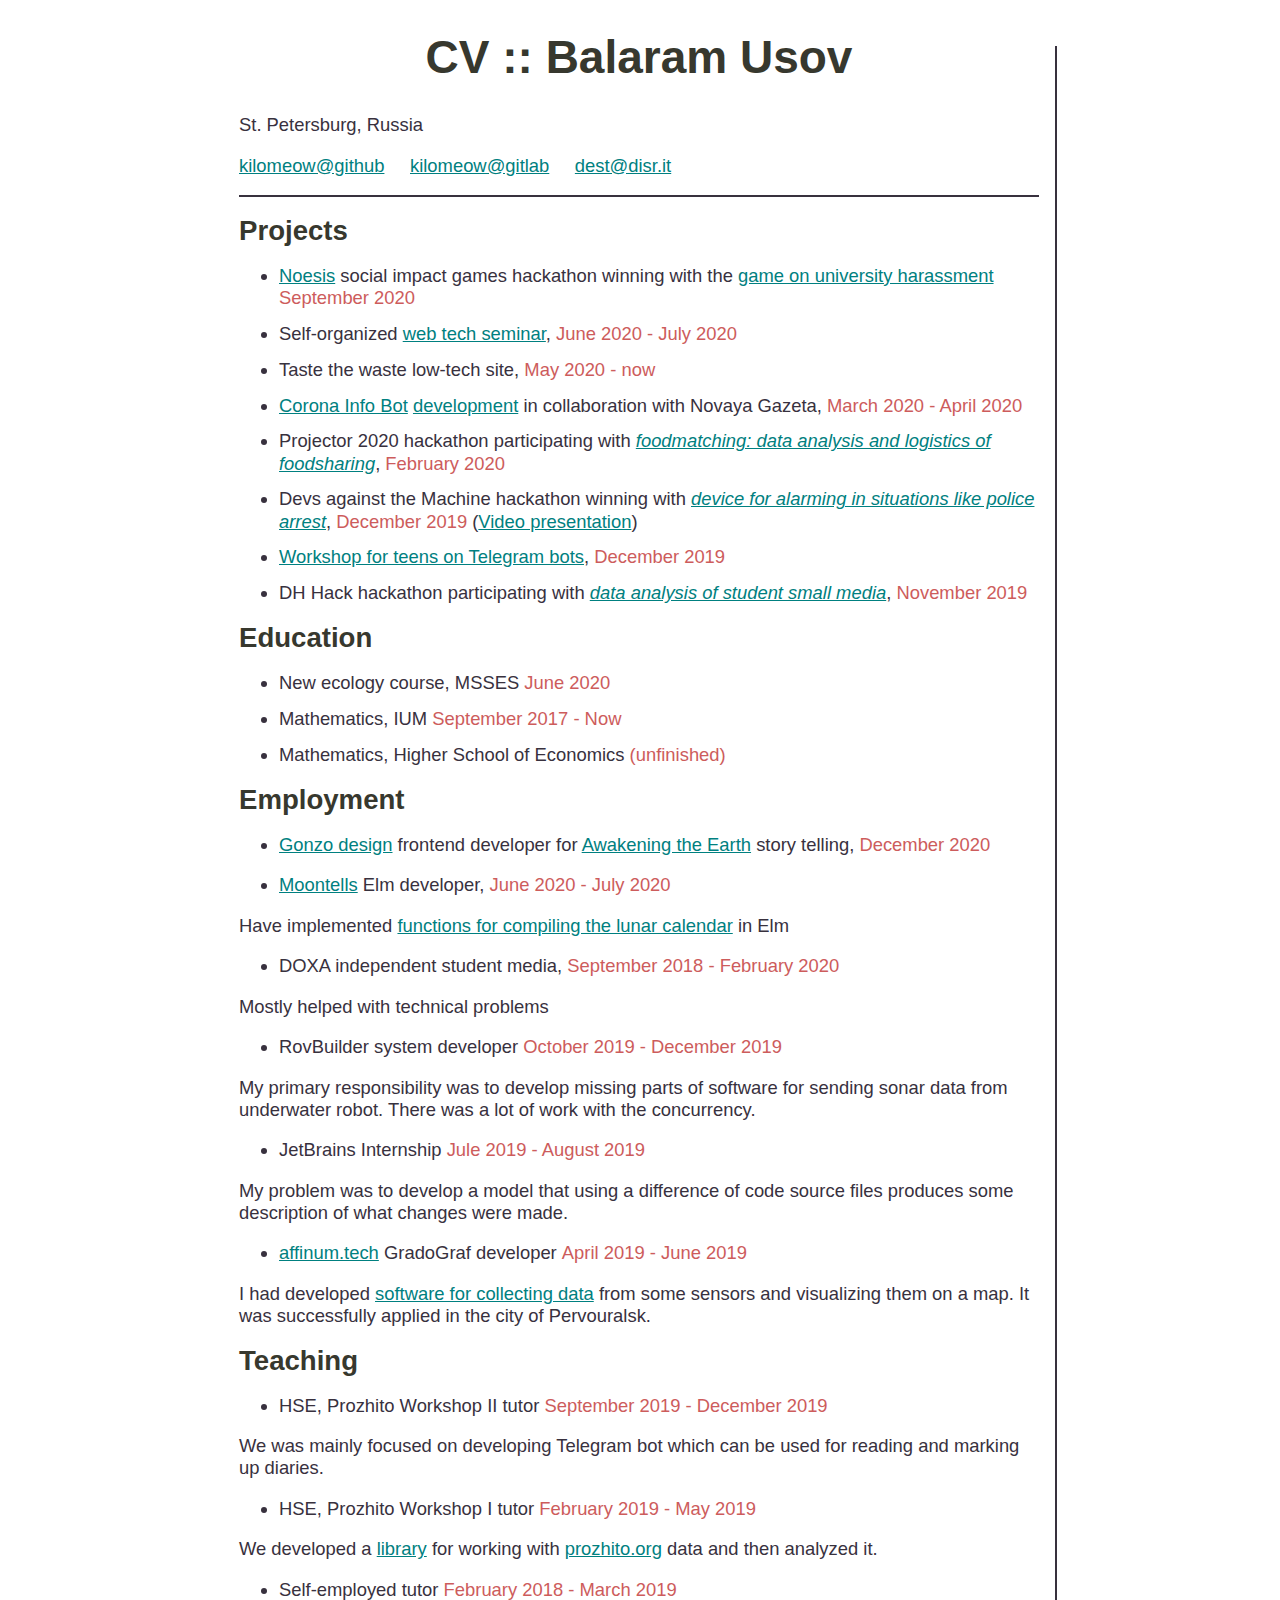
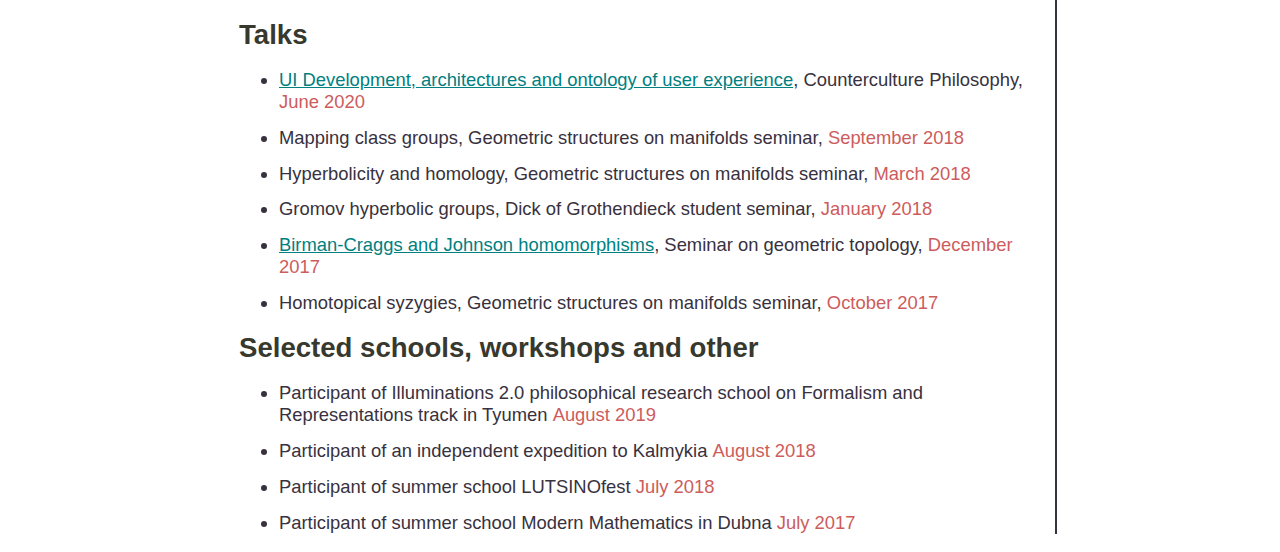
==== commit bdbc15ef: "update cv" ====
--- a/cv.html
+++ b/cv.html
@@ -11,6 +11,8 @@
 
 <body>
 <div id="page">
-<root><h1 id="cv--balaram-usov">CV :: Balaram Usov</h1><p>Moscow, Russia</p><p><a href="https://github.com/kilomeow">kilomeow@github</a> &nbsp; &nbsp; <a href="https://gitlab.com/kilomeow">kilomeow@gitlab</a> &nbsp; &nbsp; <a href="mailto:dest@disr.it">dest@disr.it</a></p><hr/><h2 id="projects">Projects</h2><ul><li><a href="https://noesis.games/">Noesis</a> social impact games hackathon winning with the <a href="https://handsoff.surge.sh/">game on university harassment</a> <strong>September 2020</strong></li><li>Self-organized <a href="https://webcrew.surge.sh/">web tech seminar</a>, <strong>June 2020 - July 2020</strong></li><li>Taste the waste low-tech site, <strong>May 2020 - now</strong></li><li><a href="https://t.me/corona_tgbot">Corona Info Bot</a> <a href="https://gitlab.com/coronahack/coronainfobot/">development</a> in collaboration with Novaya Gazeta, <strong>March 2020 - April 2020</strong></li><li>Projector 2020 hackathon participating with <em><a href="https://projector2020.te-st.ru/project/foodmatching/">foodmatching: data analysis and logistics of foodsharing</a></em>, <strong>February 2020</strong></li><li>Devs against the Machine hackathon winning with <em><a href="https://github.com/kilomeow/hansel">device for alarming in situations like police arrest</a></em>, <strong>December 2019</strong> (<a href="https://youtu.be/uELv9XztMr0">Video presentation</a>)</li><li><a href="https://github.com/kilomeow/urbanwalk-bot-lego">Workshop for teens on Telegram bots</a>, <strong>December 2019</strong></li><li>DH Hack hackathon participating with <em><a href="https://github.com/kilomeow/doxa-research">data analysis of student small media</a></em>, <strong>November 2019</strong></li></ul><h2 id="education">Education</h2><ul><li>New ecology course, MSSES <strong>June 2020</strong></li><li>Mathematics, IUM <strong>September 2017 - Now</strong></li><li>Mathematics, Higher School of Economics <strong>(unfinished)</strong></li></ul><h2 id="employment">Employment</h2><ul><li><a href="https://moontells.com/">Moontells</a> Elm developer, <strong>June 2020 - July 2020</strong></li></ul><p>Have implemented <a href="https://github.com/kilomeow/elm-sun-calc/blob/mooninfo/src/Moon.elm">functions for compiling the lunar calendar</a> in Elm</p><ul><li>DOXA independent student media, <strong>September 2018 - February 2020</strong></li></ul><p>Mostly helped with technical problems</p><ul><li>RovBuilder system developer <strong>October 2019 - December 2019</strong></li></ul><p>My primary responsibility was to develop missing parts of software for sending sonar data from underwater robot. There was a lot of work with the concurrency.</p><ul><li>JetBrains Internship <strong>Jule 2019 - August 2019</strong></li></ul><p>My problem was to develop a model that using a difference of code source files produces some description of what changes were made.</p><ul><li><a href="http://affinum.tech">affinum.tech</a> GradoGraf developer <strong>April 2019 - June 2019</strong></li></ul><p>I had developed <a href="https://github.com/kilomeow/ecostation">software for collecting data</a> from some sensors and visualizing them on a map. It was successfully applied in the city of Pervouralsk.</p><h2 id="teaching">Teaching</h2><ul><li>HSE, Prozhito Workshop II tutor <strong>September 2019 - December 2019</strong></li></ul><p>We was mainly focused on developing Telegram bot which can be used for reading and marking up diaries.</p><ul><li>HSE, Prozhito Workshop I tutor <strong>February 2019 - May 2019</strong></li></ul><p>We developed a <a href="https://github.com/kilomeow/prozhito-tools">library</a> for working with <a href="http://prozhito.org/">prozhito.org</a> data and then analyzed it.</p><ul><li>Self-employed tutor <strong>February 2018 - March 2019</strong></li></ul><h2 id="talks">Talks</h2><ul><li><a href="https://youtu.be/I1-R8dEZ938">UI Development, architectures and ontology of user experience</a>, Counterculture Philosophy, <strong>June 2020</strong></li><li>Mapping class groups, Geometric structures on manifolds seminar, <strong>September 2018</strong></li><li>Hyperbolicity and homology, Geometric structures on manifolds seminar, <strong>March 2018</strong></li><li>Gromov hyperbolic groups, Dick of Grothendieck student seminar, <strong>January 2018</strong></li><li><a href="http://www.mathnet.ru/php/seminars.phtml?presentid=18977">Birman-Craggs and Johnson homomorphisms</a>, Seminar on geometric topology, <strong>December 2017</strong></li><li>Homotopical syzygies, Geometric structures on manifolds seminar, <strong>October 2017</strong></li></ul><h2 id="selected-schools-workshops-and-other">Selected schools, workshops and other</h2><ul><li>Participant of Illuminations 2.0 philosophical research school on Formalism and Representations track in Tyumen <strong>August 2019</strong></li><li>Participant of an independent expedition to Kalmykia <strong>August 2018</strong></li><li>Participant of summer school LUTSINOfest <strong>July 2018</strong></li><li>Participant of summer school Modern Mathematics in Dubna <strong>July 2017</strong></li></ul></root>
+<root><h1 id="cv--balaram-usov">CV :: Balaram Usov</h1><p>St. Petersburg, Russia</p><p><a href="https://github.com/kilomeow">kilomeow@github</a> &nbsp; &nbsp; <a href="https://gitlab.com/kilomeow">kilomeow@gitlab</a> &nbsp; &nbsp; <a href="mailto:dest@disr.it">dest@disr.it</a></p><hr/><h2 id="projects">Projects</h2><ul><li><a href="https://noesis.games/">Noesis</a> social impact games hackathon winning with the <a href="https://handsoff.surge.sh/">game on university harassment</a> <strong>September 2020</strong></li><li>Self-organized <a href="https://webcrew.surge.sh/">web tech seminar</a>, <strong>June 2020 - July 2020</strong></li><li>Taste the waste low-tech site, <strong>May 2020 - now</strong></li><li><a href="https://t.me/corona_tgbot">Corona Info Bot</a> <a href="https://gitlab.com/coronahack/coronainfobot/">development</a> in collaboration with Novaya Gazeta, <strong>March 2020 - April 2020</strong></li><li>Projector 2020 hackathon participating with <em><a href="https://projector2020.te-st.ru/project/foodmatching/">foodmatching: data analysis and logistics of foodsharing</a></em>, <strong>February 2020</strong></li><li>Devs against the Machine hackathon winning with <em><a href="https://github.com/kilomeow/hansel">device for alarming in situations like police arrest</a></em>, <strong>December 2019</strong> (<a href="https://youtu.be/uELv9XztMr0">Video presentation</a>)</li><li><a href="https://github.com/kilomeow/urbanwalk-bot-lego">Workshop for teens on Telegram bots</a>, <strong>December 2019</strong></li><li>DH Hack hackathon participating with <em><a href="https://github.com/kilomeow/doxa-research">data analysis of student small media</a></em>, <strong>November 2019</strong></li></ul><h2 id="education">Education</h2><ul><li>New ecology course, MSSES <strong>June 2020</strong></li><li>Mathematics, IUM <strong>September 2017 - Now</strong></li><li>Mathematics, Higher School of Economics <strong>(unfinished)</strong></li></ul><h2 id="employment">Employment</h2><ul><li><p><a href="https://gonzo-design.ru/">Gonzo design</a> frontend developer for <a href="https://awakening-the-earth.ru/">Awakening the Earth</a> story telling, <strong>December 2020</strong></p></li><li><p><a href="https://moontells.com/">Moontells</a> Elm developer, <strong>June 2020 - July 2020</strong></p></li></ul><p>Have implemented <a href="https://github.com/kilomeow/elm-sun-calc/blob/mooninfo/src/Moon.elm">functions for compiling the lunar calendar</a> in Elm</p><ul><li>DOXA independent student media, <strong>September 2018 - February 2020</strong></li></ul><p>Mostly helped with technical problems</p><ul><li>RovBuilder system developer <strong>October 2019 - December 2019</strong></li></ul><p>My primary responsibility was to develop missing parts of software for sending sonar data from underwater robot. There was a lot of work with the concurrency.</p><ul><li>JetBrains Internship <strong>Jule 2019 - August 2019</strong></li></ul><p>My problem was to develop a model that using a difference of code source files produces some description of what changes were made.</p><ul><li><a href="http://affinum.tech">affinum.tech</a> GradoGraf developer <strong>April 2019 - June 2019</strong></li></ul><p>I had developed <a href="https://github.com/kilomeow/ecostation">software for collecting data</a> from some sensors and visualizing them on a map. It was successfully applied in the city of Pervouralsk.</p><h2 id="teaching">Teaching</h2><ul><li>HSE, Prozhito Workshop II tutor <strong>September 2019 - December 2019</strong></li></ul><p>We was mainly focused on developing Telegram bot which can be used for reading and marking up diaries.</p><ul><li>HSE, Prozhito Workshop I tutor <strong>February 2019 - May 2019</strong></li></ul><p>We developed a <a href="https://github.com/kilomeow/prozhito-tools">library</a> for working with <a href="http://prozhito.org/">prozhito.org</a> data and then analyzed it.</p><ul><li>Self-employed tutor <strong>February 2018 - March 2019</strong></li></ul><h2 id="talks">Talks</h2><ul><li><a href="https://youtu.be/I1-R8dEZ938">UI Development, architectures and ontology of user experience</a>, Counterculture Philosophy, <strong>June 2020</strong></li><li>Mapping class groups, Geometric structures on manifolds seminar, <strong>September 2018</strong></li><li>Hyperbolicity and homology, Geometric structures on manifolds seminar, <strong>March 2018</strong></li><li>Gromov hyperbolic groups, Dick of Grothendieck student seminar, <strong>January 2018</strong></li><li><a href="http://www.mathnet.ru/php/seminars.phtml?presentid=18977">Birman-Craggs and Johnson homomorphisms</a>, Seminar on geometric topology, <strong>December 2017</strong></li><li>Homotopical syzygies, Geometric structures on manifolds seminar, <strong>October 2017</strong></li></ul><h2 id="selected-schools-workshops-and-other">Selected schools, workshops and other</h2><ul><li>Participant of Illuminations 2.0 philosophical research school on Formalism and Representations track in Tyumen <strong>August 2019</strong></li><li>Participant of an independent expedition to Kalmykia <strong>August 2018</strong></li><li>Participant of summer school LUTSINOfest <strong>July 2018</strong></li><li>Participant of summer school Modern Mathematics in Dubna <strong>July 2017</strong></li></ul></root>
 </div>
-</body>+</body>
+
+</html>--- a/styles.css
+++ b/styles.css
@@ -6,13 +6,14 @@
     font-size: 1.15em; /* ~18px for my resolution, maybe use media queries here */
 }
 
-#page {
+#page,article {
     background-color:  white;
     max-width: 50rem;
     margin: 0 auto;
     padding: 0 1rem;
     line-height: 1.2em;
     /*overflow: hidden;*/
+    border-right: 2px solid #38313e;
 }
 
 ::selection {
@@ -36,8 +37,9 @@
     margin: 0.75em 0;
 }
 
+/*
 #page ul {
-  list-style: none; /* Remove default bullets */
+  list-style: none;
 }
 
 #page ul li::before {
@@ -46,6 +48,60 @@
   display: inline-block;
   width: 1.5rem; 
   margin-left: -2em;
+}
+*/
+
+.info_container {
+    display: flex;
+    flex-direction: row;
+    flex-gap: 0.5em;
+    justify-content: space-around;
+    align-items: flex-start;
+}
+
+.info {
+    display: inline-block;
+    font-family: "Hack", monospace;
+    color: black;
+    border: 2px solid #38313e;
+    padding: 0.5em;
+    font-size: 14px;
+    font-weight: 200;
+}
+
+.info {
+    
+}
+
+.info li::marker {
+    content: "";
+}
+
+.info ul {
+    margin: 0;
+    padding: 0;
+}
+
+.info ul>li {
+    display: flex;
+    align-items: center;
+    justify-content: flex-start;
+}
+
+.info h1 {
+    font-size: 18px;
+    font-weight: 300;
+    text-transform: uppercase;
+}
+
+.info h2 {
+    font-size: 16px;
+    font-weight: 200;
+    text-transform: uppercase;
+}
+
+section:nth-child(odd) {
+    border: 2px solid #38313e;
 }
 
 #about {
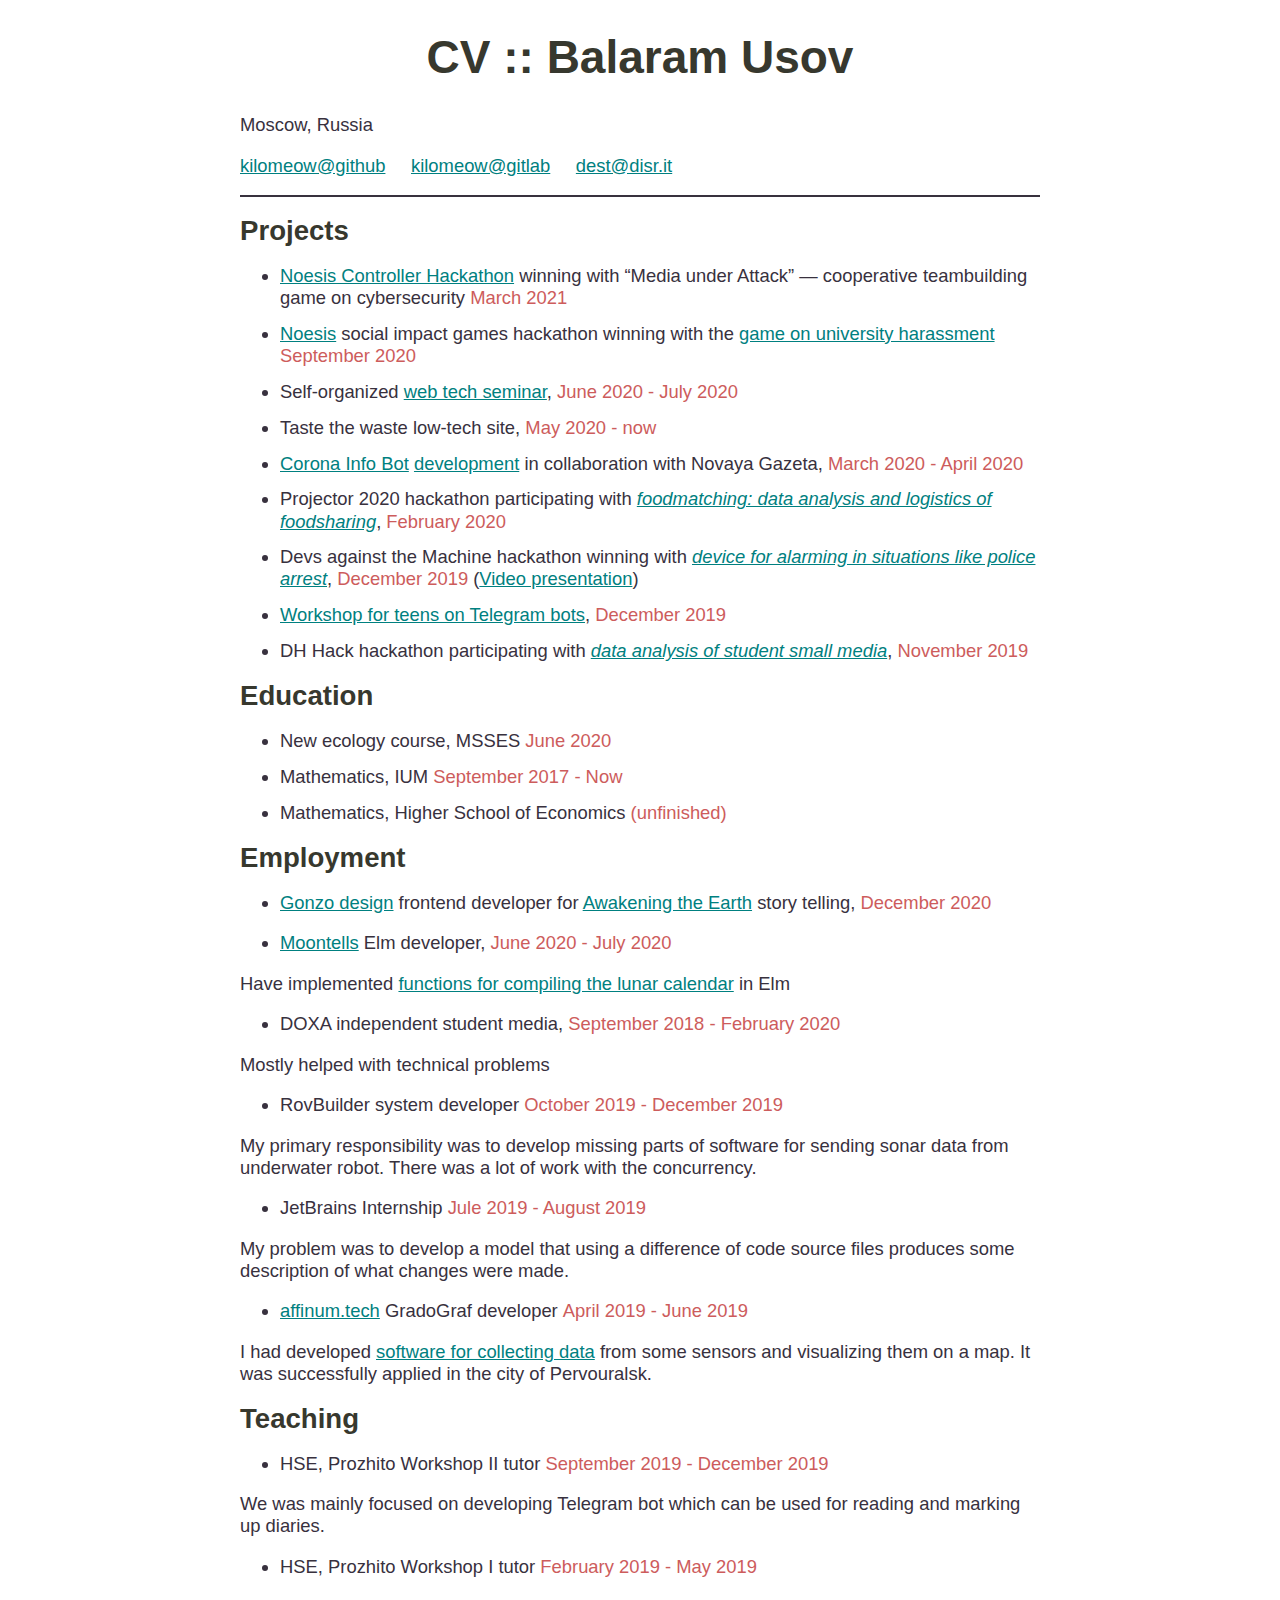
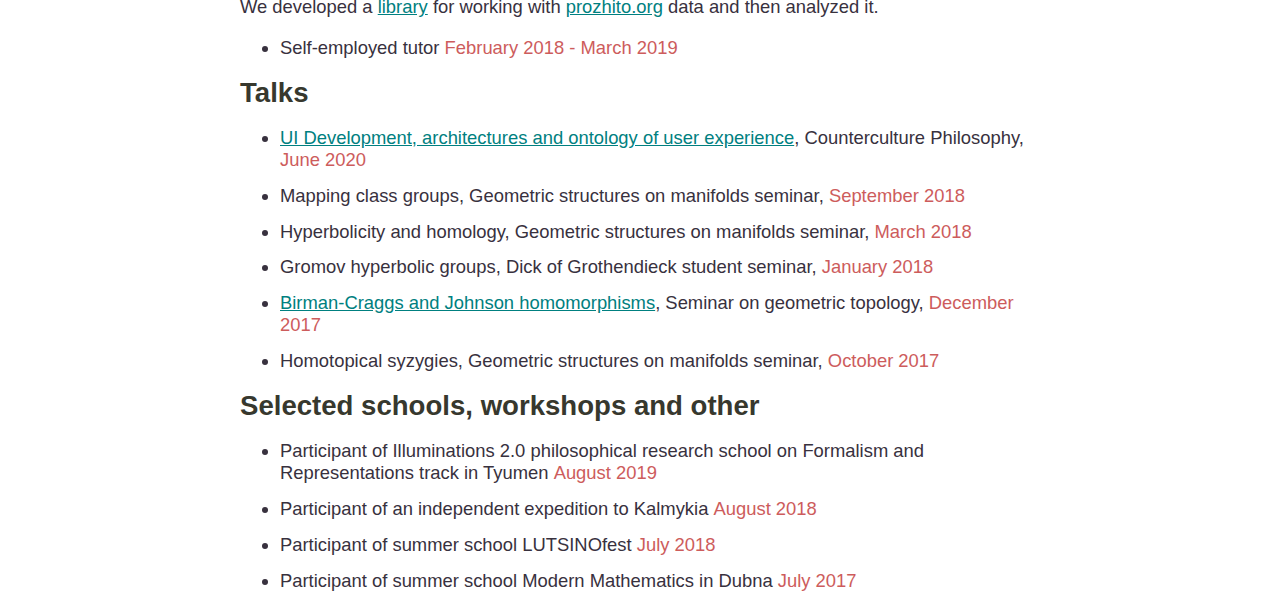
==== commit 57065543: "update cv" ====
--- a/cv.html
+++ b/cv.html
@@ -11,7 +11,7 @@
 
 <body>
 <div id="page">
-<root><h1 id="cv--balaram-usov">CV :: Balaram Usov</h1><p>St. Petersburg, Russia</p><p><a href="https://github.com/kilomeow">kilomeow@github</a> &nbsp; &nbsp; <a href="https://gitlab.com/kilomeow">kilomeow@gitlab</a> &nbsp; &nbsp; <a href="mailto:dest@disr.it">dest@disr.it</a></p><hr/><h2 id="projects">Projects</h2><ul><li><a href="https://noesis.games/">Noesis</a> social impact games hackathon winning with the <a href="https://handsoff.surge.sh/">game on university harassment</a> <strong>September 2020</strong></li><li>Self-organized <a href="https://webcrew.surge.sh/">web tech seminar</a>, <strong>June 2020 - July 2020</strong></li><li>Taste the waste low-tech site, <strong>May 2020 - now</strong></li><li><a href="https://t.me/corona_tgbot">Corona Info Bot</a> <a href="https://gitlab.com/coronahack/coronainfobot/">development</a> in collaboration with Novaya Gazeta, <strong>March 2020 - April 2020</strong></li><li>Projector 2020 hackathon participating with <em><a href="https://projector2020.te-st.ru/project/foodmatching/">foodmatching: data analysis and logistics of foodsharing</a></em>, <strong>February 2020</strong></li><li>Devs against the Machine hackathon winning with <em><a href="https://github.com/kilomeow/hansel">device for alarming in situations like police arrest</a></em>, <strong>December 2019</strong> (<a href="https://youtu.be/uELv9XztMr0">Video presentation</a>)</li><li><a href="https://github.com/kilomeow/urbanwalk-bot-lego">Workshop for teens on Telegram bots</a>, <strong>December 2019</strong></li><li>DH Hack hackathon participating with <em><a href="https://github.com/kilomeow/doxa-research">data analysis of student small media</a></em>, <strong>November 2019</strong></li></ul><h2 id="education">Education</h2><ul><li>New ecology course, MSSES <strong>June 2020</strong></li><li>Mathematics, IUM <strong>September 2017 - Now</strong></li><li>Mathematics, Higher School of Economics <strong>(unfinished)</strong></li></ul><h2 id="employment">Employment</h2><ul><li><p><a href="https://gonzo-design.ru/">Gonzo design</a> frontend developer for <a href="https://awakening-the-earth.ru/">Awakening the Earth</a> story telling, <strong>December 2020</strong></p></li><li><p><a href="https://moontells.com/">Moontells</a> Elm developer, <strong>June 2020 - July 2020</strong></p></li></ul><p>Have implemented <a href="https://github.com/kilomeow/elm-sun-calc/blob/mooninfo/src/Moon.elm">functions for compiling the lunar calendar</a> in Elm</p><ul><li>DOXA independent student media, <strong>September 2018 - February 2020</strong></li></ul><p>Mostly helped with technical problems</p><ul><li>RovBuilder system developer <strong>October 2019 - December 2019</strong></li></ul><p>My primary responsibility was to develop missing parts of software for sending sonar data from underwater robot. There was a lot of work with the concurrency.</p><ul><li>JetBrains Internship <strong>Jule 2019 - August 2019</strong></li></ul><p>My problem was to develop a model that using a difference of code source files produces some description of what changes were made.</p><ul><li><a href="http://affinum.tech">affinum.tech</a> GradoGraf developer <strong>April 2019 - June 2019</strong></li></ul><p>I had developed <a href="https://github.com/kilomeow/ecostation">software for collecting data</a> from some sensors and visualizing them on a map. It was successfully applied in the city of Pervouralsk.</p><h2 id="teaching">Teaching</h2><ul><li>HSE, Prozhito Workshop II tutor <strong>September 2019 - December 2019</strong></li></ul><p>We was mainly focused on developing Telegram bot which can be used for reading and marking up diaries.</p><ul><li>HSE, Prozhito Workshop I tutor <strong>February 2019 - May 2019</strong></li></ul><p>We developed a <a href="https://github.com/kilomeow/prozhito-tools">library</a> for working with <a href="http://prozhito.org/">prozhito.org</a> data and then analyzed it.</p><ul><li>Self-employed tutor <strong>February 2018 - March 2019</strong></li></ul><h2 id="talks">Talks</h2><ul><li><a href="https://youtu.be/I1-R8dEZ938">UI Development, architectures and ontology of user experience</a>, Counterculture Philosophy, <strong>June 2020</strong></li><li>Mapping class groups, Geometric structures on manifolds seminar, <strong>September 2018</strong></li><li>Hyperbolicity and homology, Geometric structures on manifolds seminar, <strong>March 2018</strong></li><li>Gromov hyperbolic groups, Dick of Grothendieck student seminar, <strong>January 2018</strong></li><li><a href="http://www.mathnet.ru/php/seminars.phtml?presentid=18977">Birman-Craggs and Johnson homomorphisms</a>, Seminar on geometric topology, <strong>December 2017</strong></li><li>Homotopical syzygies, Geometric structures on manifolds seminar, <strong>October 2017</strong></li></ul><h2 id="selected-schools-workshops-and-other">Selected schools, workshops and other</h2><ul><li>Participant of Illuminations 2.0 philosophical research school on Formalism and Representations track in Tyumen <strong>August 2019</strong></li><li>Participant of an independent expedition to Kalmykia <strong>August 2018</strong></li><li>Participant of summer school LUTSINOfest <strong>July 2018</strong></li><li>Participant of summer school Modern Mathematics in Dubna <strong>July 2017</strong></li></ul></root>
+<root><h1 id="cv--balaram-usov">CV :: Balaram Usov</h1><p>Moscow, Russia</p><p><a href="https://github.com/kilomeow">kilomeow@github</a> &nbsp; &nbsp; <a href="https://gitlab.com/kilomeow">kilomeow@gitlab</a> &nbsp; &nbsp; <a href="mailto:dest@disr.it">dest@disr.it</a></p><hr/><h2 id="projects">Projects</h2><ul><li><a href="https://noesis.games/controller">Noesis Controller Hackathon</a> winning with &ldquo;Media under Attack&rdquo; &mdash; cooperative teambuilding game on cybersecurity <strong>March 2021</strong></li><li><a href="https://noesis.games/">Noesis</a> social impact games hackathon winning with the <a href="https://handsoff.surge.sh/">game on university harassment</a> <strong>September 2020</strong></li><li>Self-organized <a href="https://webcrew.surge.sh/">web tech seminar</a>, <strong>June 2020 - July 2020</strong></li><li>Taste the waste low-tech site, <strong>May 2020 - now</strong></li><li><a href="https://t.me/corona_tgbot">Corona Info Bot</a> <a href="https://gitlab.com/coronahack/coronainfobot/">development</a> in collaboration with Novaya Gazeta, <strong>March 2020 - April 2020</strong></li><li>Projector 2020 hackathon participating with <em><a href="https://projector2020.te-st.ru/project/foodmatching/">foodmatching: data analysis and logistics of foodsharing</a></em>, <strong>February 2020</strong></li><li>Devs against the Machine hackathon winning with <em><a href="https://github.com/kilomeow/hansel">device for alarming in situations like police arrest</a></em>, <strong>December 2019</strong> (<a href="https://youtu.be/uELv9XztMr0">Video presentation</a>)</li><li><a href="https://github.com/kilomeow/urbanwalk-bot-lego">Workshop for teens on Telegram bots</a>, <strong>December 2019</strong></li><li>DH Hack hackathon participating with <em><a href="https://github.com/kilomeow/doxa-research">data analysis of student small media</a></em>, <strong>November 2019</strong></li></ul><h2 id="education">Education</h2><ul><li>New ecology course, MSSES <strong>June 2020</strong></li><li>Mathematics, IUM <strong>September 2017 - Now</strong></li><li>Mathematics, Higher School of Economics <strong>(unfinished)</strong></li></ul><h2 id="employment">Employment</h2><ul><li><p><a href="https://gonzo-design.ru/">Gonzo design</a> frontend developer for <a href="https://awakening-the-earth.ru/">Awakening the Earth</a> story telling, <strong>December 2020</strong></p></li><li><p><a href="https://moontells.com/">Moontells</a> Elm developer, <strong>June 2020 - July 2020</strong></p></li></ul><p>Have implemented <a href="https://github.com/kilomeow/elm-sun-calc/blob/mooninfo/src/Moon.elm">functions for compiling the lunar calendar</a> in Elm</p><ul><li>DOXA independent student media, <strong>September 2018 - February 2020</strong></li></ul><p>Mostly helped with technical problems</p><ul><li>RovBuilder system developer <strong>October 2019 - December 2019</strong></li></ul><p>My primary responsibility was to develop missing parts of software for sending sonar data from underwater robot. There was a lot of work with the concurrency.</p><ul><li>JetBrains Internship <strong>Jule 2019 - August 2019</strong></li></ul><p>My problem was to develop a model that using a difference of code source files produces some description of what changes were made.</p><ul><li><a href="http://affinum.tech">affinum.tech</a> GradoGraf developer <strong>April 2019 - June 2019</strong></li></ul><p>I had developed <a href="https://github.com/kilomeow/ecostation">software for collecting data</a> from some sensors and visualizing them on a map. It was successfully applied in the city of Pervouralsk.</p><h2 id="teaching">Teaching</h2><ul><li>HSE, Prozhito Workshop II tutor <strong>September 2019 - December 2019</strong></li></ul><p>We was mainly focused on developing Telegram bot which can be used for reading and marking up diaries.</p><ul><li>HSE, Prozhito Workshop I tutor <strong>February 2019 - May 2019</strong></li></ul><p>We developed a <a href="https://github.com/kilomeow/prozhito-tools">library</a> for working with <a href="http://prozhito.org/">prozhito.org</a> data and then analyzed it.</p><ul><li>Self-employed tutor <strong>February 2018 - March 2019</strong></li></ul><h2 id="talks">Talks</h2><ul><li><a href="https://youtu.be/I1-R8dEZ938">UI Development, architectures and ontology of user experience</a>, Counterculture Philosophy, <strong>June 2020</strong></li><li>Mapping class groups, Geometric structures on manifolds seminar, <strong>September 2018</strong></li><li>Hyperbolicity and homology, Geometric structures on manifolds seminar, <strong>March 2018</strong></li><li>Gromov hyperbolic groups, Dick of Grothendieck student seminar, <strong>January 2018</strong></li><li><a href="http://www.mathnet.ru/php/seminars.phtml?presentid=18977">Birman-Craggs and Johnson homomorphisms</a>, Seminar on geometric topology, <strong>December 2017</strong></li><li>Homotopical syzygies, Geometric structures on manifolds seminar, <strong>October 2017</strong></li></ul><h2 id="selected-schools-workshops-and-other">Selected schools, workshops and other</h2><ul><li>Participant of Illuminations 2.0 philosophical research school on Formalism and Representations track in Tyumen <strong>August 2019</strong></li><li>Participant of an independent expedition to Kalmykia <strong>August 2018</strong></li><li>Participant of summer school LUTSINOfest <strong>July 2018</strong></li><li>Participant of summer school Modern Mathematics in Dubna <strong>July 2017</strong></li></ul></root>
 </div>
 </body>
 
--- a/styles.css
+++ b/styles.css
@@ -13,7 +13,6 @@
     padding: 0 1rem;
     line-height: 1.2em;
     /*overflow: hidden;*/
-    border-right: 2px solid #38313e;
 }
 
 ::selection {
